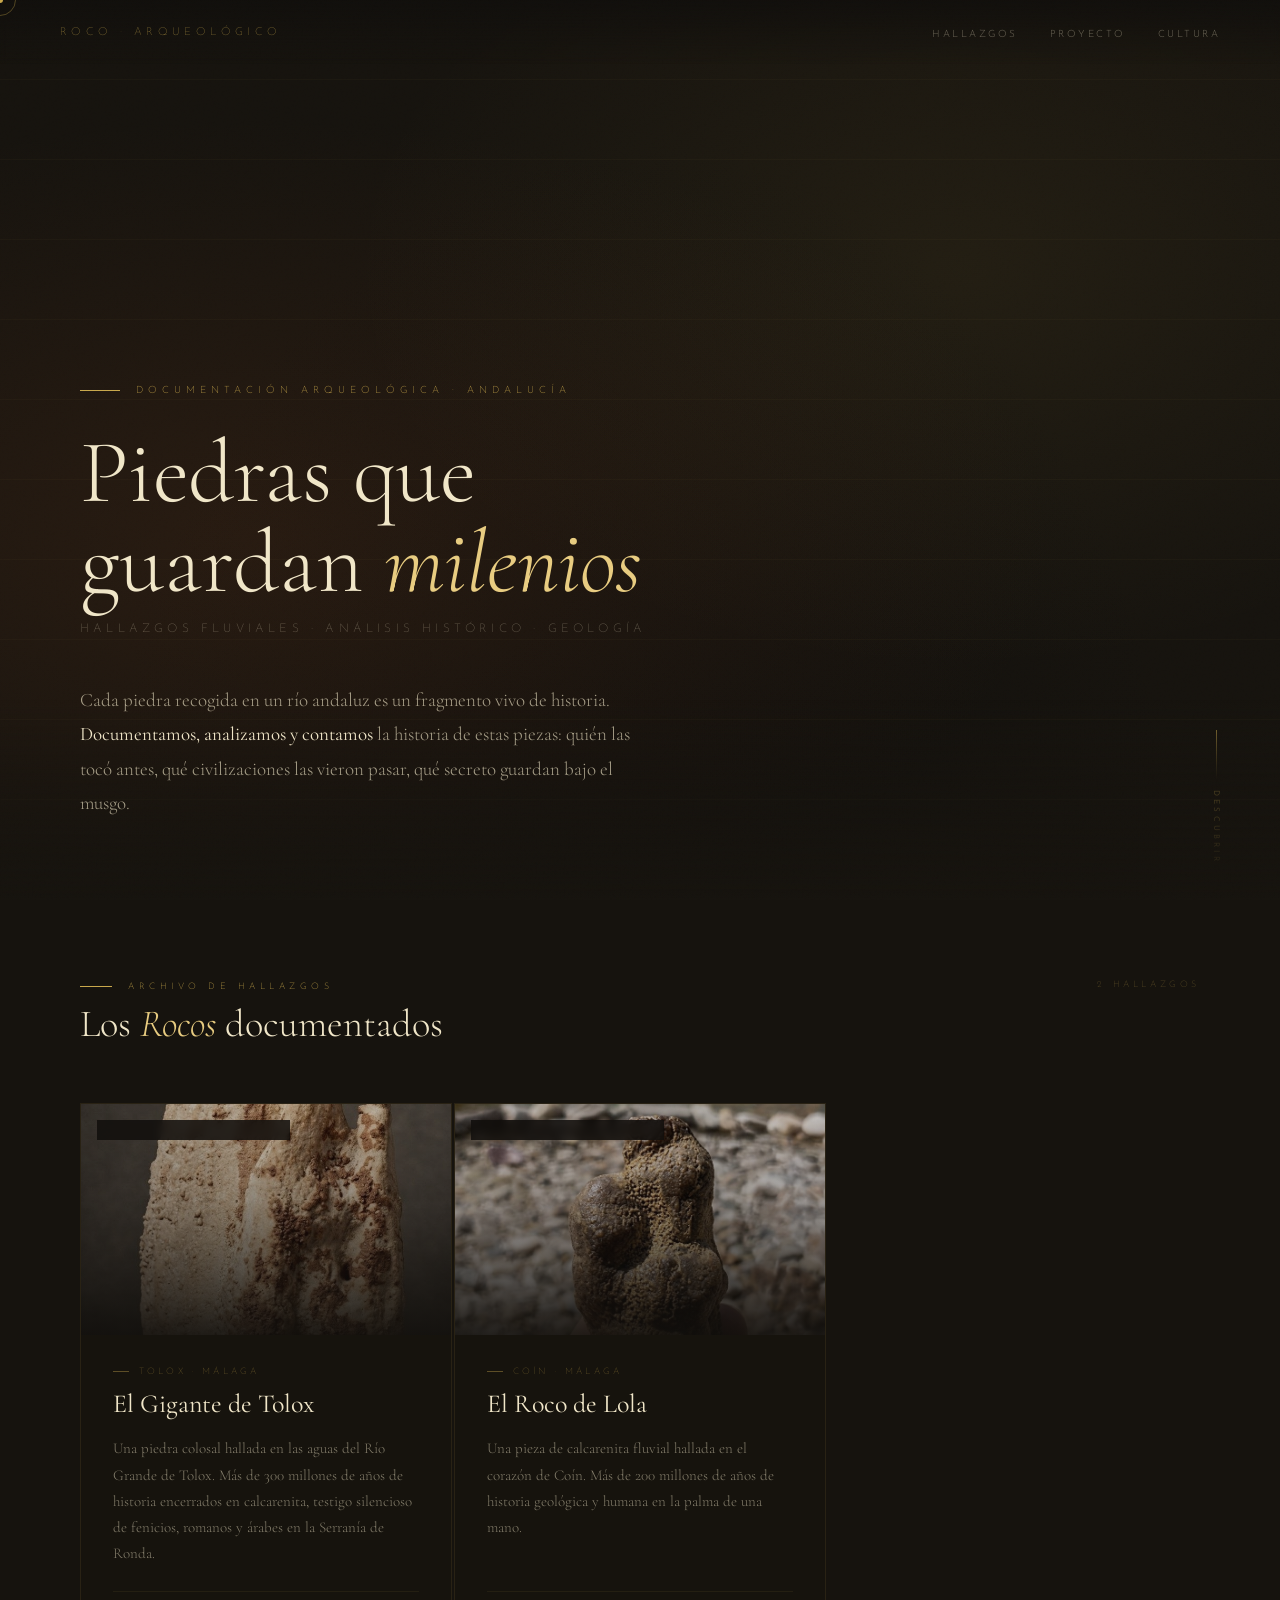
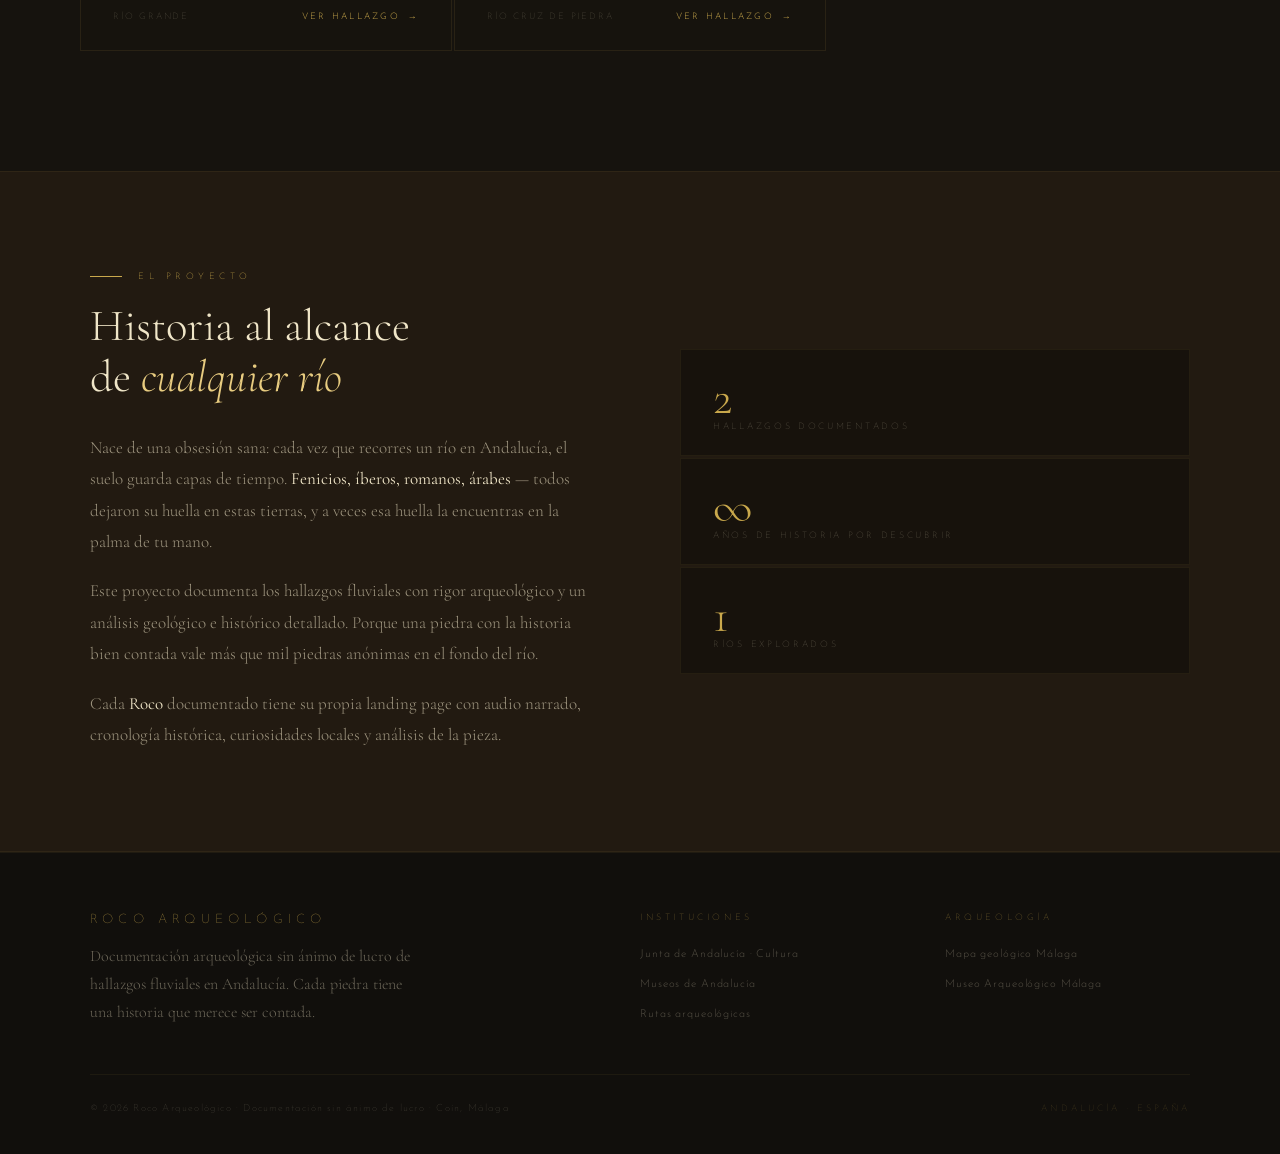
==== index.html @ 39d83bc3 "Initial commit for RocoLoco" ====
<!DOCTYPE html>
<html lang="es">
<head>
<meta charset="UTF-8">
<meta name="viewport" content="width=device-width, initial-scale=1.0">
<title>Roco Arqueológico · Hallazgos fluviales de Andalucía</title>
<meta name="description" content="Documentación arqueológica de piedras halladas en ríos andaluces. Análisis, historia y curiosidades de cada pieza encontrada en la naturaleza.">
<meta name="keywords" content="arqueología, hallazgos fluviales, piedras río, Andalucía, Málaga, historia local, geología, prehistoria, yacimientos arqueológicos">
<meta name="author" content="Roco Arqueológico · Coín, Málaga">
<meta property="og:title" content="Roco Arqueológico · Hallazgos fluviales de Andalucía">
<meta property="og:description" content="Documentación arqueológica de piedras halladas en ríos andaluces. Cada pieza tiene una historia de miles de años.">
<meta property="og:type" content="website">
<meta property="og:locale" content="es_ES">
<meta name="twitter:card" content="summary_large_image">
<meta name="twitter:title" content="Roco Arqueológico">
<meta name="twitter:description" content="Hallazgos arqueológicos fluviales de Andalucía documentados con rigor y pasión.">
<link rel="canonical" href="https://edgar-coin.github.io/roco-arqueologico/">
<link rel="preconnect" href="https://fonts.googleapis.com">
<link href="https://fonts.googleapis.com/css2?family=Cormorant+Garamond:ital,wght@0,300;0,400;0,600;0,700;1,300;1,400;1,600&family=Josefin+Sans:wght@100;200;300;400&display=swap" rel="stylesheet">

<script type="application/ld+json">
{
  "@context": "https://schema.org",
  "@type": "Blog",
  "name": "Roco Arqueológico",
  "description": "Documentación arqueológica de hallazgos fluviales en Andalucía",
  "inLanguage": "es",
  "publisher": {
    "@type": "Person",
    "name": "Edgar",
    "address": {
      "@type": "PostalAddress",
      "addressLocality": "Coín",
      "addressRegion": "Málaga",
      "addressCountry": "ES"
    }
  }
}
</script>

<style>
/* ════════════════════════════════════
   VARIABLES — PALETA LIGERAMENTE MÁS CLARA QUE LAS LANDING
════════════════════════════════════ */
:root {
  --gold:        #c9a84c;
  --gold-light:  #e8cc80;
  --gold-dim:    #7a5f28;
  --gold-pale:   #f5e6b8;
  --obsidian:    #110f0c;
  --charcoal:    #1a1610;
  --earth:       #221a11;
  --parchment:   #f0e6c8;
  --parchment-dim: rgba(240,230,200,.6);
  --stone-mid:   #8a7355;
  --bg-main:     #16130e;
  --serif: 'Cormorant Garamond', Georgia, serif;
  --sans:  'Josefin Sans', sans-serif;
}

*, *::before, *::after { margin:0; padding:0; box-sizing:border-box; }
html { scroll-behavior:smooth; }
body {
  background: var(--bg-main);
  color: var(--parchment);
  font-family: var(--serif);
  overflow-x: hidden;
  cursor: default;
}

/* Grain overlay */
body::after {
  content:''; position:fixed; inset:0; pointer-events:none; z-index:1000; mix-blend-mode:overlay;
  background-image: url("data:image/svg+xml,%3Csvg viewBox='0 0 512 512' xmlns='http://www.w3.org/2000/svg'%3E%3Cfilter id='n'%3E%3CfeTurbulence type='fractalNoise' baseFrequency='0.75' numOctaves='4' stitchTiles='stitch'/%3E%3C/filter%3E%3Crect width='100%25' height='100%25' filter='url(%23n)' opacity='0.03'/%3E%3C/svg%3E");
}

/* ── Cursor ── */
.cursor-dot  { width:6px; height:6px; background:var(--gold); border-radius:50%; position:fixed; pointer-events:none; z-index:9999; transform:translate(-50%,-50%); }
.cursor-ring { width:32px; height:32px; border:1px solid rgba(201,168,76,.35); border-radius:50%; position:fixed; pointer-events:none; z-index:9998; transform:translate(-50%,-50%); transition:all .12s ease-out; }

/* ── Nav ── */
nav {
  position:fixed; top:0; left:0; right:0; z-index:900;
  display:flex; align-items:center; justify-content:space-between;
  padding:22px 60px;
  background:linear-gradient(to bottom,rgba(17,15,12,.97),transparent);
  backdrop-filter:blur(3px);
}
.nav-brand {
  font-family:var(--sans); font-weight:100; font-size:11px;
  letter-spacing:.4em; text-transform:uppercase; color:var(--gold);
  text-decoration:none;
}
.nav-brand span { color:rgba(201,168,76,.45); }
.nav-right {
  display:flex; align-items:center; gap:36px;
}
.nav-links { display:flex; gap:32px; list-style:none; }
.nav-links a {
  font-family:var(--sans); font-size:10px; font-weight:300;
  letter-spacing:.25em; text-transform:uppercase;
  color:rgba(240,230,200,.4); text-decoration:none; transition:color .3s;
}
.nav-links a:hover { color:var(--gold); }

/* ── HERO BLOG ── */
.hero {
  min-height:100vh; display:flex; flex-direction:column;
  justify-content:flex-end; padding:0 80px 80px;
  position:relative; overflow:hidden;
}
.hero-bg {
  position:absolute; inset:0;
  background:
    radial-gradient(ellipse at 20% 60%, rgba(122,63,30,.18) 0%, transparent 55%),
    radial-gradient(ellipse at 75% 30%, rgba(201,168,76,.07) 0%, transparent 45%),
    radial-gradient(ellipse at 50% 100%, rgba(17,15,12,.9) 0%, transparent 60%);
}
/* Decorative horizontal lines */
.hero-lines {
  position:absolute; inset:0; pointer-events:none;
  background:repeating-linear-gradient(
    to bottom,
    transparent 0px,
    transparent 79px,
    rgba(201,168,76,.03) 79px,
    rgba(201,168,76,.03) 80px
  );
}
.hero-inner {
  position:relative; z-index:2; max-width:1100px;
}
.hero-eyebrow {
  font-family:var(--sans); font-size:10px; font-weight:200;
  letter-spacing:.5em; text-transform:uppercase; color:var(--gold);
  display:flex; align-items:center; gap:16px;
  margin-bottom:32px;
  opacity:0; animation:fadeUp 1s .2s forwards;
}
.hero-eyebrow::before { content:''; width:40px; height:1px; background:var(--gold); flex-shrink:0; }
.hero-title {
  font-family:var(--serif); font-weight:300;
  font-size:clamp(48px,7vw,110px); line-height:1.0;
  margin-bottom:16px;
  opacity:0; animation:fadeUp 1s .4s forwards;
}
.hero-title em { font-style:italic; color:var(--gold-light); }
.hero-subtitle {
  font-family:var(--sans); font-size:12px; font-weight:200;
  letter-spacing:.35em; text-transform:uppercase;
  color:rgba(240,230,200,.35); margin-bottom:48px;
  opacity:0; animation:fadeUp 1s .6s forwards;
}
.hero-desc {
  font-size:19px; font-weight:300; line-height:1.8;
  color:rgba(240,230,200,.65); max-width:560px;
  opacity:0; animation:fadeUp 1s .75s forwards;
}
.hero-desc strong { color:var(--parchment); font-weight:400; }

.hero-bottom {
  position:absolute; bottom:0; left:0; right:0; height:200px;
  background:linear-gradient(to top, var(--bg-main), transparent);
  pointer-events:none; z-index:1;
}
.scroll-hint {
  position:absolute; bottom:36px; right:60px;
  display:flex; flex-direction:column; align-items:center; gap:10px;
  opacity:0; animation:fadeUp 1s 1.2s forwards;
}
.scroll-line {
  width:1px; height:50px;
  background:linear-gradient(to bottom,rgba(201,168,76,.6),transparent);
  animation:scrollLine 2s ease-in-out infinite;
}
@keyframes scrollLine {
  0%{transform:scaleY(0);transform-origin:top}
  50%{transform:scaleY(1);transform-origin:top}
  51%{transform:scaleY(1);transform-origin:bottom}
  100%{transform:scaleY(0);transform-origin:bottom}
}
.scroll-text {
  font-family:var(--sans); font-size:8px; letter-spacing:.4em;
  text-transform:uppercase; color:rgba(201,168,76,.45);
  writing-mode:vertical-rl;
}

/* ── Separador ── */
.sep {
  display:flex; align-items:center; gap:24px;
  padding:0 80px; margin-bottom:0;
}
.sep-line { flex:1; height:1px; background:rgba(201,168,76,.1); }
.sep-label {
  font-family:var(--sans); font-size:9px; font-weight:200;
  letter-spacing:.5em; text-transform:uppercase; color:rgba(201,168,76,.35);
}

/* ════════════════════════════════════
   SECCIÓN POSTS
════════════════════════════════════ */
.posts-section { padding:80px 80px 120px; }
.posts-inner { max-width:1200px; margin:0 auto; }
.posts-header {
  display:flex; align-items:baseline; justify-content:space-between;
  margin-bottom:56px;
}
.posts-count {
  font-family:var(--sans); font-size:9px; font-weight:200;
  letter-spacing:.4em; text-transform:uppercase;
  color:rgba(201,168,76,.4);
}

/* Grid de posts */
.posts-grid {
  display:grid;
  grid-template-columns:repeat(auto-fill, minmax(340px, 1fr));
  gap:2px;
}

/* ── Post Card ── */
.post-card {
  position:relative; overflow:hidden;
  background:rgba(22,19,14,.7);
  border:1px solid rgba(201,168,76,.1);
  transition:border-color .4s, box-shadow .4s;
  text-decoration:none; color:inherit;
  display:flex; flex-direction:column;
  cursor:pointer;
}
.post-card:hover {
  border-color:rgba(201,168,76,.35);
  box-shadow:0 8px 48px rgba(0,0,0,.5), 0 0 30px rgba(201,168,76,.06);
}
.post-card::before {
  content:''; position:absolute; top:0; left:0; right:0; height:2px;
  background:linear-gradient(90deg,transparent,var(--gold),transparent);
  transform:scaleX(0); transition:transform .5s ease;
}
.post-card:hover::before { transform:scaleX(1); }

/* Imagen */
.card-img-wrap {
  position:relative; width:100%; aspect-ratio:16/10; overflow:hidden;
  background:rgba(17,15,12,.8);
}
.card-img {
  width:100%; height:100%; object-fit:cover;
  transition:transform .7s ease, filter .5s ease;
  filter:brightness(.8) saturate(.7);
}
.post-card:hover .card-img {
  transform:scale(1.04);
  filter:brightness(.9) saturate(.85);
}
.card-img-overlay {
  position:absolute; inset:0;
  background:linear-gradient(to top, rgba(17,15,12,.9) 0%, rgba(17,15,12,.2) 60%, transparent 100%);
}
.card-img-placeholder {
  width:100%; height:100%;
  display:flex; align-items:center; justify-content:center;
  background:linear-gradient(135deg, rgba(30,23,16,.9), rgba(17,15,12,.95));
}
.card-img-placeholder svg { opacity:.15; }

/* Etiqueta de categoría en imagen */
.card-tag {
  position:absolute; top:16px; left:16px;
  font-family:var(--sans); font-size:8px; font-weight:200;
  letter-spacing:.4em; text-transform:uppercase;
  color:var(--gold); background:rgba(17,15,12,.85);
  border:1px solid rgba(201,168,76,.25);
  padding:5px 12px;
  backdrop-filter:blur(4px);
}

/* Contenido de la card */
.card-body { padding:32px 32px 28px; flex:1; display:flex; flex-direction:column; }
.card-location {
  font-family:var(--sans); font-size:9px; font-weight:200;
  letter-spacing:.35em; text-transform:uppercase;
  color:rgba(201,168,76,.45); margin-bottom:12px;
  display:flex; align-items:center; gap:10px;
}
.card-location::before { content:''; width:16px; height:1px; background:rgba(201,168,76,.4); }
.card-title {
  font-family:var(--serif); font-weight:400; font-size:26px; line-height:1.2;
  color:var(--parchment); margin-bottom:16px;
  transition:color .3s;
}
.post-card:hover .card-title { color:var(--gold-light); }
.card-excerpt {
  font-size:15px; font-weight:300; line-height:1.75;
  color:rgba(240,230,200,.5); flex:1; margin-bottom:24px;
}
.card-footer {
  display:flex; align-items:center; justify-content:space-between;
  border-top:1px solid rgba(201,168,76,.08); padding-top:20px;
}
.card-river {
  font-family:var(--sans); font-size:9px; font-weight:200;
  letter-spacing:.2em; text-transform:uppercase;
  color:rgba(240,230,200,.25);
}
.card-cta {
  font-family:var(--sans); font-size:9px; font-weight:300;
  letter-spacing:.25em; text-transform:uppercase;
  color:var(--gold); display:flex; align-items:center; gap:8px;
  transition:gap .3s;
}
.post-card:hover .card-cta { gap:14px; }
.card-cta::after { content:'→'; }

/* Post vacío / placeholder "Próximamente" */
.card-soon {
  border-style:dashed; border-color:rgba(201,168,76,.07);
  opacity:.45; pointer-events:none;
}
.card-soon .card-title { color:rgba(240,230,200,.3); }

/* ── Estado vacío ── */
.empty-state {
  grid-column:1/-1; text-align:center;
  padding:100px 40px;
  border:1px dashed rgba(201,168,76,.1);
}
.empty-icon { font-size:48px; opacity:.2; margin-bottom:24px; }
.empty-title {
  font-family:var(--serif); font-size:32px; font-weight:300;
  color:rgba(240,230,200,.4); margin-bottom:12px;
}
.empty-sub {
  font-family:var(--sans); font-size:10px; font-weight:200;
  letter-spacing:.3em; text-transform:uppercase;
  color:rgba(201,168,76,.25);
}

/* ── Loading skeleton ── */
.card-skeleton { animation:shimmer 1.8s ease-in-out infinite; }
@keyframes shimmer {
  0%,100% { opacity:.4; }
  50%      { opacity:.8; }
}

/* ════════════════════════════════════
   SECCIÓN SOBRE EL PROYECTO
════════════════════════════════════ */
.about-section {
  padding:100px 80px;
  background:var(--earth);
  border-top:1px solid rgba(201,168,76,.08);
  border-bottom:1px solid rgba(201,168,76,.08);
}
.about-inner { max-width:1100px; margin:0 auto; display:grid; grid-template-columns:1fr 1fr; gap:80px; align-items:center; }
.about-label {
  font-family:var(--sans); font-size:9px; font-weight:200;
  letter-spacing:.5em; text-transform:uppercase; color:var(--gold);
  display:flex; align-items:center; gap:16px; margin-bottom:20px;
}
.about-label::before { content:''; width:32px; height:1px; background:var(--gold); }
.about-heading {
  font-family:var(--serif); font-weight:300;
  font-size:clamp(32px,3.5vw,52px); line-height:1.15; margin-bottom:28px;
}
.about-heading em { font-style:italic; color:var(--gold-light); }
.about-body {
  font-size:17px; font-weight:300; line-height:1.85;
  color:rgba(240,230,200,.6);
}
.about-body p + p { margin-top:18px; }
.about-body strong { color:var(--parchment); font-weight:400; }

.about-stats { display:flex; flex-direction:column; gap:2px; }
.stat-row {
  display:flex; align-items:baseline; justify-content:space-between;
  padding:24px 32px;
  background:rgba(13,11,8,.5);
  border:1px solid rgba(201,168,76,.08);
  transition:border-color .3s, background .3s;
}
.stat-row:hover {
  border-color:rgba(201,168,76,.2);
  background:rgba(13,11,8,.8);
}
.stat-num {
  font-family:var(--serif); font-size:48px; font-weight:300;
  color:var(--gold); line-height:1;
}
.stat-label {
  font-family:var(--sans); font-size:9px; font-weight:200;
  letter-spacing:.3em; text-transform:uppercase;
  color:rgba(240,230,200,.3);
}

/* ════════════════════════════════════
   FOOTER
════════════════════════════════════ */
footer {
  padding:60px 80px 40px;
  background:var(--obsidian);
  border-top:1px solid rgba(201,168,76,.08);
}
.footer-inner { max-width:1100px; margin:0 auto; }
.footer-top {
  display:grid; grid-template-columns:2fr 1fr 1fr;
  gap:60px; margin-bottom:48px;
}
.footer-brand {
  font-family:var(--sans); font-weight:100; font-size:13px;
  letter-spacing:.4em; text-transform:uppercase; color:var(--gold);
  margin-bottom:16px;
}
.footer-tagline {
  font-size:16px; font-weight:300; line-height:1.75;
  color:rgba(240,230,200,.4); max-width:320px;
}
.footer-col-title {
  font-family:var(--sans); font-size:9px; font-weight:200;
  letter-spacing:.4em; text-transform:uppercase;
  color:rgba(201,168,76,.5); margin-bottom:20px;
}
.footer-links { list-style:none; display:flex; flex-direction:column; gap:10px; }
.footer-links a {
  font-family:var(--sans); font-size:11px; font-weight:300;
  letter-spacing:.08em; color:rgba(240,230,200,.3);
  text-decoration:none; transition:color .3s;
}
.footer-links a:hover { color:var(--gold); }
.footer-bottom {
  display:flex; align-items:center; justify-content:space-between;
  border-top:1px solid rgba(201,168,76,.07); padding-top:28px;
}
.footer-copy {
  font-family:var(--sans); font-size:10px; font-weight:200;
  letter-spacing:.12em; color:rgba(240,230,200,.2);
}
.footer-badge {
  font-family:var(--sans); font-size:9px; font-weight:200;
  letter-spacing:.35em; text-transform:uppercase;
  color:rgba(201,168,76,.25);
}

/* ── Reveal ── */
.reveal { opacity:0; transform:translateY(28px); transition:opacity .9s ease, transform .9s ease; }
.reveal.visible { opacity:1; transform:translateY(0); }
.reveal-delay-1 { transition-delay:.12s; }
.reveal-delay-2 { transition-delay:.24s; }

@keyframes fadeUp { from{opacity:0;transform:translateY(20px)} to{opacity:1;transform:translateY(0)} }

/* ── Loading spinner ── */
.spinner-wrap {
  grid-column:1/-1; text-align:center; padding:80px 40px;
  display:flex; flex-direction:column; align-items:center; gap:20px;
}
.spinner {
  width:40px; height:40px; border-radius:50%;
  border:2px solid rgba(201,168,76,.1);
  border-top-color:var(--gold);
  animation:spin .8s linear infinite;
}
@keyframes spin { to{transform:rotate(360deg)} }
.spinner-text {
  font-family:var(--sans); font-size:9px; font-weight:200;
  letter-spacing:.4em; text-transform:uppercase;
  color:rgba(201,168,76,.3);
}

/* ── Responsive ── */
@media(max-width:900px){
  nav { padding:18px 28px; }
  .hero { padding:0 28px 60px; min-height:90vh; }
  .posts-section { padding:60px 28px 80px; }
  .posts-grid { grid-template-columns:1fr; }
  .about-section { padding:70px 28px; }
  .about-inner { grid-template-columns:1fr; gap:48px; }
  footer { padding:50px 28px 32px; }
  .footer-top { grid-template-columns:1fr; gap:36px; }
}
</style>
</head>
<body>

<!-- Cursor -->
<div class="cursor-dot" id="dot"></div>
<div class="cursor-ring" id="ring"></div>

<!-- NAV -->
<nav>
  <a href="#" class="nav-brand">Roco <span>·</span> Arqueológico</a>
  <div class="nav-right">
    <ul class="nav-links">
      <li><a href="#posts">Hallazgos</a></li>
      <li><a href="#proyecto">Proyecto</a></li>
      <li><a href="https://www.juntadeandalucia.es/organismos/culturaypatrimoniohistorico.html" target="_blank" rel="noopener">Cultura</a></li>
    </ul>
  </div>
</nav>

<!-- HERO -->
<section class="hero" aria-label="Cabecera principal">
  <div class="hero-bg"></div>
  <div class="hero-lines"></div>
  <div class="hero-inner">
    <div class="hero-eyebrow">Documentación arqueológica · Andalucía</div>
    <h1 class="hero-title">Piedras que<br>guardan <em>milenios</em></h1>
    <div class="hero-subtitle">Hallazgos fluviales · Análisis histórico · Geología</div>
    <p class="hero-desc">
      Cada piedra recogida en un río andaluz es un fragmento vivo de historia.
      <strong>Documentamos, analizamos y contamos</strong> la historia de estas piezas:
      quién las tocó antes, qué civilizaciones las vieron pasar, qué secreto guardan bajo el musgo.
    </p>
  </div>
  <div class="hero-bottom"></div>
  <div class="scroll-hint">
    <div class="scroll-line"></div>
    <div class="scroll-text">Descubrir</div>
  </div>
</section>

<!-- POSTS SECTION -->
<section class="posts-section" id="posts" aria-label="Hallazgos documentados">
  <div class="posts-inner">
    <header class="posts-header reveal">
      <div>
        <div style="font-family:var(--sans);font-size:9px;font-weight:200;letter-spacing:.5em;text-transform:uppercase;color:var(--gold);display:flex;align-items:center;gap:16px;margin-bottom:10px;">
          <span style="width:32px;height:1px;background:var(--gold);display:inline-block;flex-shrink:0;"></span>
          Archivo de hallazgos
        </div>
        <h2 style="font-family:var(--serif);font-weight:300;font-size:clamp(28px,3vw,44px);">
          Los <em style="font-style:italic;color:var(--gold-light);">Rocos</em> documentados
        </h2>
      </div>
      <div class="posts-count" id="postsCount">Cargando…</div>
    </header>

    <div class="posts-grid" id="postsGrid">
      <!-- Spinner inicial -->
      <div class="spinner-wrap">
        <div class="spinner"></div>
        <div class="spinner-text">Cargando hallazgos</div>
      </div>
    </div>
  </div>
</section>

<!-- SOBRE EL PROYECTO -->
<section class="about-section" id="proyecto" aria-label="Sobre el proyecto">
  <div class="about-inner">
    <div class="reveal">
      <div class="about-label">El proyecto</div>
      <h2 class="about-heading">Historia al alcance<br>de <em>cualquier río</em></h2>
      <div class="about-body">
        <p>
          Nace de una obsesión sana: cada vez que recorres un río en Andalucía, el suelo guarda
          capas de tiempo. <strong>Fenicios, íberos, romanos, árabes</strong> — todos dejaron
          su huella en estas tierras, y a veces esa huella la encuentras en la palma de tu mano.
        </p>
        <p>
          Este proyecto documenta los hallazgos fluviales con rigor arqueológico y un análisis
          geológico e histórico detallado. Porque una piedra con la historia bien contada
          vale más que mil piedras anónimas en el fondo del río.
        </p>
        <p>
          Cada <strong>Roco</strong> documentado tiene su propia landing page con audio narrado,
          cronología histórica, curiosidades locales y análisis de la pieza.
        </p>
      </div>
    </div>
    <div class="about-stats reveal reveal-delay-1">
      <div class="stat-row">
        <div>
          <div class="stat-num" id="statPosts">1</div>
          <div class="stat-label">Hallazgos documentados</div>
        </div>
      </div>
      <div class="stat-row">
        <div>
          <div class="stat-num">∞</div>
          <div class="stat-label">Años de historia por descubrir</div>
        </div>
      </div>
      <div class="stat-row">
        <div>
          <div class="stat-num">1</div>
          <div class="stat-label">Ríos explorados</div>
        </div>
      </div>
    </div>
  </div>
</section>

<!-- FOOTER -->
<footer>
  <div class="footer-inner">
    <div class="footer-top">
      <div>
        <div class="footer-brand">Roco Arqueológico</div>
        <p class="footer-tagline">
          Documentación arqueológica sin ánimo de lucro de hallazgos fluviales
          en Andalucía. Cada piedra tiene una historia que merece ser contada.
        </p>
      </div>
      <div>
        <div class="footer-col-title">Instituciones</div>
        <ul class="footer-links">
          <li><a href="https://www.juntadeandalucia.es/organismos/culturaypatrimoniohistorico.html" target="_blank" rel="noopener">Junta de Andalucía · Cultura</a></li>
          <li><a href="https://www.museosdeandalucia.es" target="_blank" rel="noopener">Museos de Andalucía</a></li>
          <li><a href="https://rutasarqueologicas.malaga.eu" target="_blank" rel="noopener">Rutas arqueológicas</a></li>
        </ul>
      </div>
      <div>
        <div class="footer-col-title">Arqueología</div>
        <ul class="footer-links">
          <li><a href="https://www.sierrabermeja.es/2020/03/10/mapa-de-lugares-de-interes-geologico-de-la-provincia-de-malaga/" target="_blank" rel="noopener">Mapa geológico Málaga</a></li>
          <li><a href="https://www.museoarqueologicomalaga.com" target="_blank" rel="noopener">Museo Arqueológico Málaga</a></li>
        </ul>
      </div>
    </div>
    <div class="footer-bottom">
      <div class="footer-copy">© 2026 Roco Arqueológico · Documentación sin ánimo de lucro · Coín, Málaga</div>
      <div class="footer-badge">Andalucía · España</div>
    </div>
  </div>
</footer>

<script>
/* ─── Cursor ─── */
const dot=document.getElementById('dot'),ring=document.getElementById('ring');
let mx=0,my=0,rx=0,ry=0;
document.addEventListener('mousemove',e=>{mx=e.clientX;my=e.clientY;});
(function animC(){dot.style.left=mx+'px';dot.style.top=my+'px';rx+=(mx-rx)*.12;ry+=(my-ry)*.12;ring.style.left=rx+'px';ring.style.top=ry+'px';requestAnimationFrame(animC);})();

/* ─── Scroll reveal ─── */
const io=new IntersectionObserver(e=>e.forEach(x=>{if(x.isIntersecting)x.target.classList.add('visible');}),{threshold:.1});
document.querySelectorAll('.reveal').forEach(el=>io.observe(el));

/* ════════════════════════════════════
   BASE DE DATOS DE POSTS
   Para añadir un nuevo post, añade un objeto a este array.
   El campo "file" es el nombre del HTML que has subido a GitHub.
   El sistema extrae título, descripción e imagen del HTML automáticamente
   si los campos meta están presentes, o usa los valores que pongas aquí directamente.
════════════════════════════════════ */
const POSTS = [
  {
    file: "tolox/index.html",
    title: "El Gigante de Tolox",
    location: "Tolox · Málaga",
    river: "Río Grande",
    excerpt: "Una piedra colosal hallada en las aguas del Río Grande de Tolox. Más de 300 millones de años de historia encerrados en calcarenita, testigo silencioso de fenicios, romanos y árabes en la Serranía de Ronda.",
    tag: "Calcarenita · Fluvial",
    image: "assets/gigante-tolox.jpg"
  },
  {
    file: "roco-lola/index.html",
    title: "El Roco de Lola",
    location: "Coín · Málaga",
    river: "Río Cruz de Piedra",
    excerpt: "Una pieza de calcarenita fluvial hallada en el corazón de Coín. Más de 200 millones de años de historia geológica y humana en la palma de una mano.",
    tag: "Calcarenita · Fluvial",
    image: "assets/roco_imagen.jpg"
  }
];

/* ─── Renderizar posts ─── */
function renderPosts(){
  const grid=document.getElementById('postsGrid');
  const count=document.getElementById('postsCount');
  const statPosts=document.getElementById('statPosts');

  if(!POSTS.length){
    grid.innerHTML=`<div class="empty-state">
      <div class="empty-icon">🪨</div>
      <div class="empty-title">Aún sin hallazgos</div>
      <div class="empty-sub">El primer roco está en camino</div>
    </div>`;
    count.textContent='0 hallazgos';
    return;
  }

  count.textContent = POSTS.length + (POSTS.length===1?' hallazgo':' hallazgos');
  if(statPosts) statPosts.textContent=POSTS.length;

  grid.innerHTML = POSTS.map((post,i)=>`
    <a href="${post.file}" class="post-card reveal" style="transition-delay:${i*.08}s" aria-label="Ver hallazgo: ${post.title}">
      <div class="card-img-wrap">
        ${post.image
          ? `<img class="card-img" src="${post.image}" alt="${post.title}" loading="lazy">`
          : `<div class="card-img-placeholder">
              <svg width="80" height="100" viewBox="0 0 80 100" fill="none">
                <path d="M40 5 L70 30 L65 70 L40 90 L15 70 L10 30 Z" fill="none" stroke="rgba(201,168,76,.4)" stroke-width="1.5"/>
                <path d="M40 15 L58 33 L54 62 L40 78 L26 62 L22 33 Z" fill="rgba(201,168,76,.06)" stroke="rgba(201,168,76,.2)" stroke-width="1"/>
                <circle cx="40" cy="46" r="6" fill="rgba(201,168,76,.12)" stroke="rgba(201,168,76,.3)" stroke-width="1"/>
              </svg>
            </div>`
        }
        <div class="card-img-overlay"></div>
        <div class="card-tag">${post.tag||'Hallazgo fluvial'}</div>
      </div>
      <div class="card-body">
        <div class="card-location">${post.location||''}</div>
        <h3 class="card-title">${post.title}</h3>
        <p class="card-excerpt">${post.excerpt||''}</p>
        <div class="card-footer">
          <div class="card-river">${post.river||''}</div>
          <div class="card-cta">Ver hallazgo</div>
        </div>
      </div>
    </a>
  `).join('');

  // Re-observar nuevos elementos reveal
  document.querySelectorAll('.reveal:not(.visible)').forEach(el=>io.observe(el));
}

// Ejecutar al cargar
renderPosts();
</script>
</body>
</html>
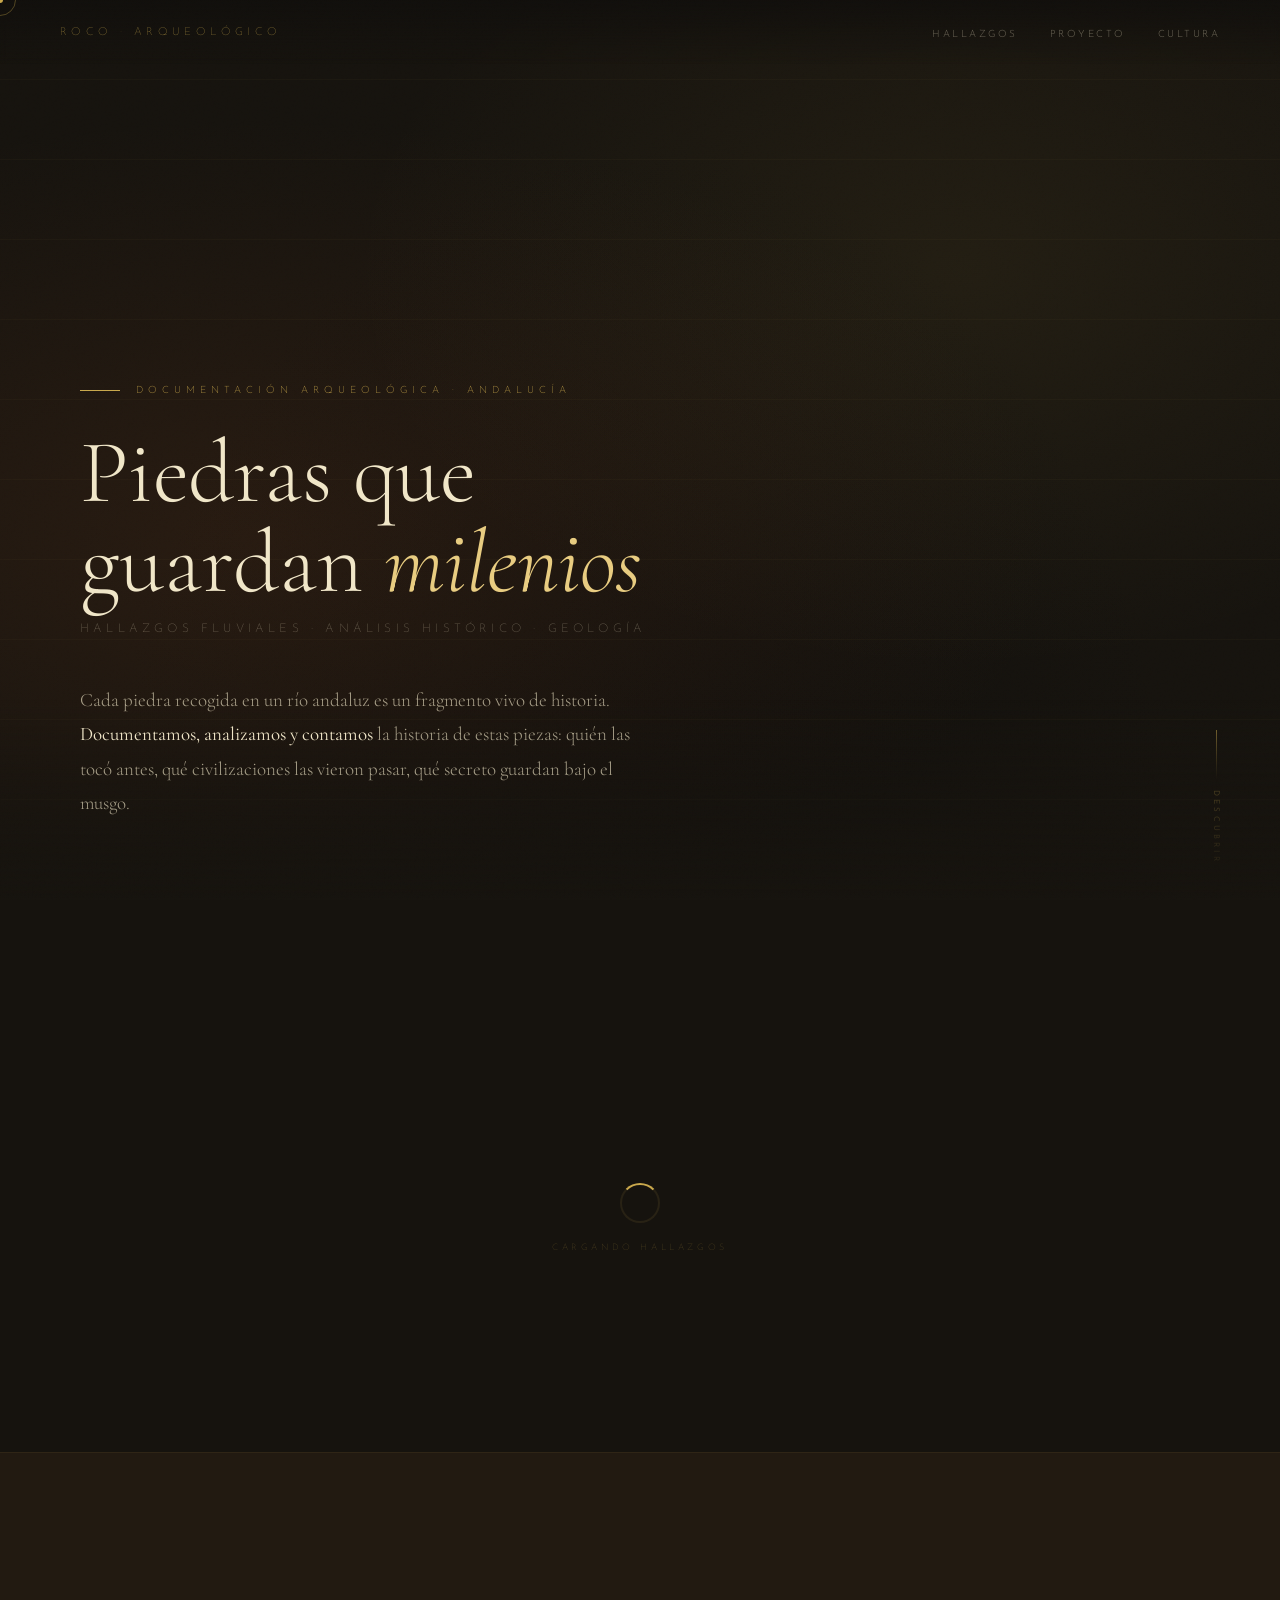
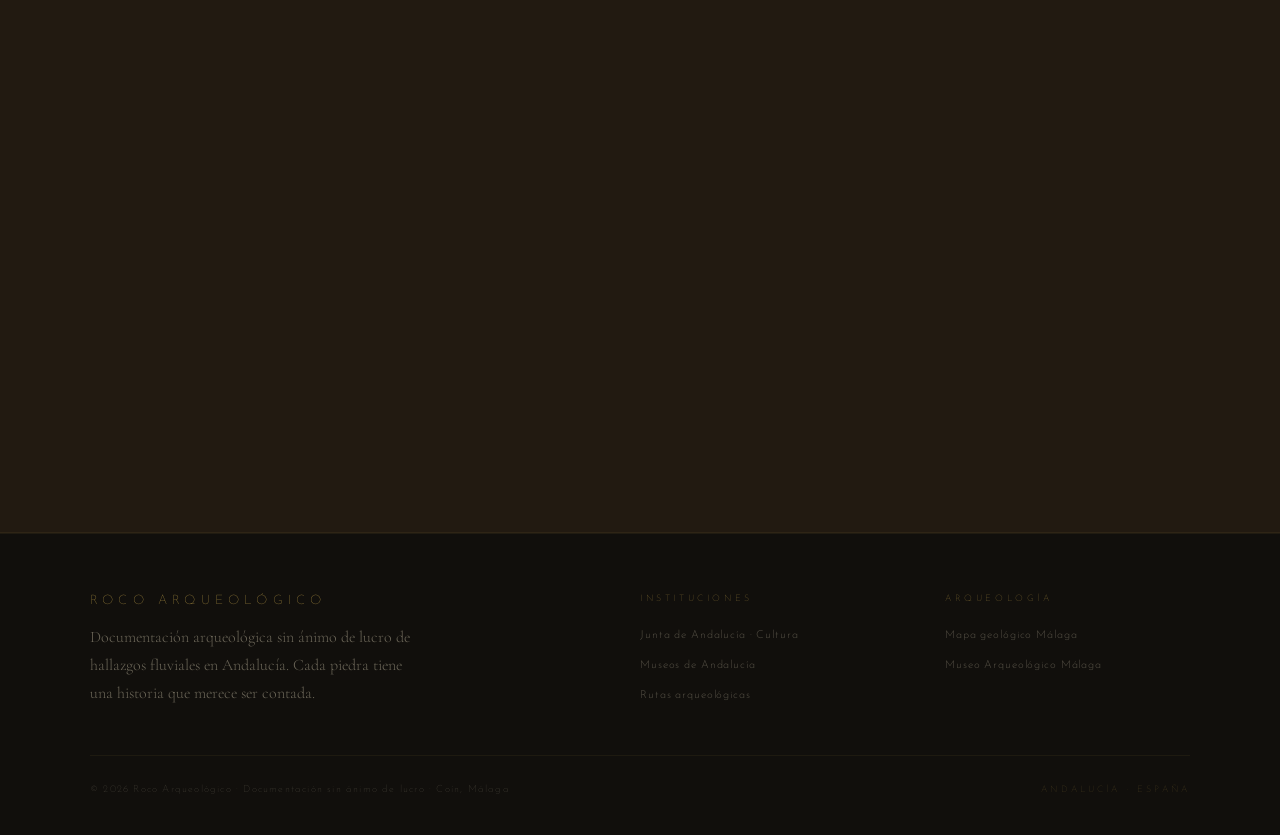
==== commit 94df5ce2: "Add La Reina Púrpura to blog index" ====
--- a/index.html
+++ b/index.html
@@ -662,6 +662,16 @@
     tag: "Calcarenita · Fluvial",
     image: "assets/roco_imagen.jpg"
   }
+  },
+  {
+    file: "la-reina-purpura/index.html",
+    title: "La Reina Púrpura",
+    location: "Cheguaga · Marruecos",
+    river: "Yacimiento volcánico",
+    excerpt: "Geoda de amatista par hallada en Cheguaga, Marruecos. 65 millones de años de historia cristalizada en violeta.",
+    tag: "Geoda · Amatista",
+    image: "assets/reina_purpura.jpg"
+  }
 ];
 
 /* ─── Renderizar posts ─── */
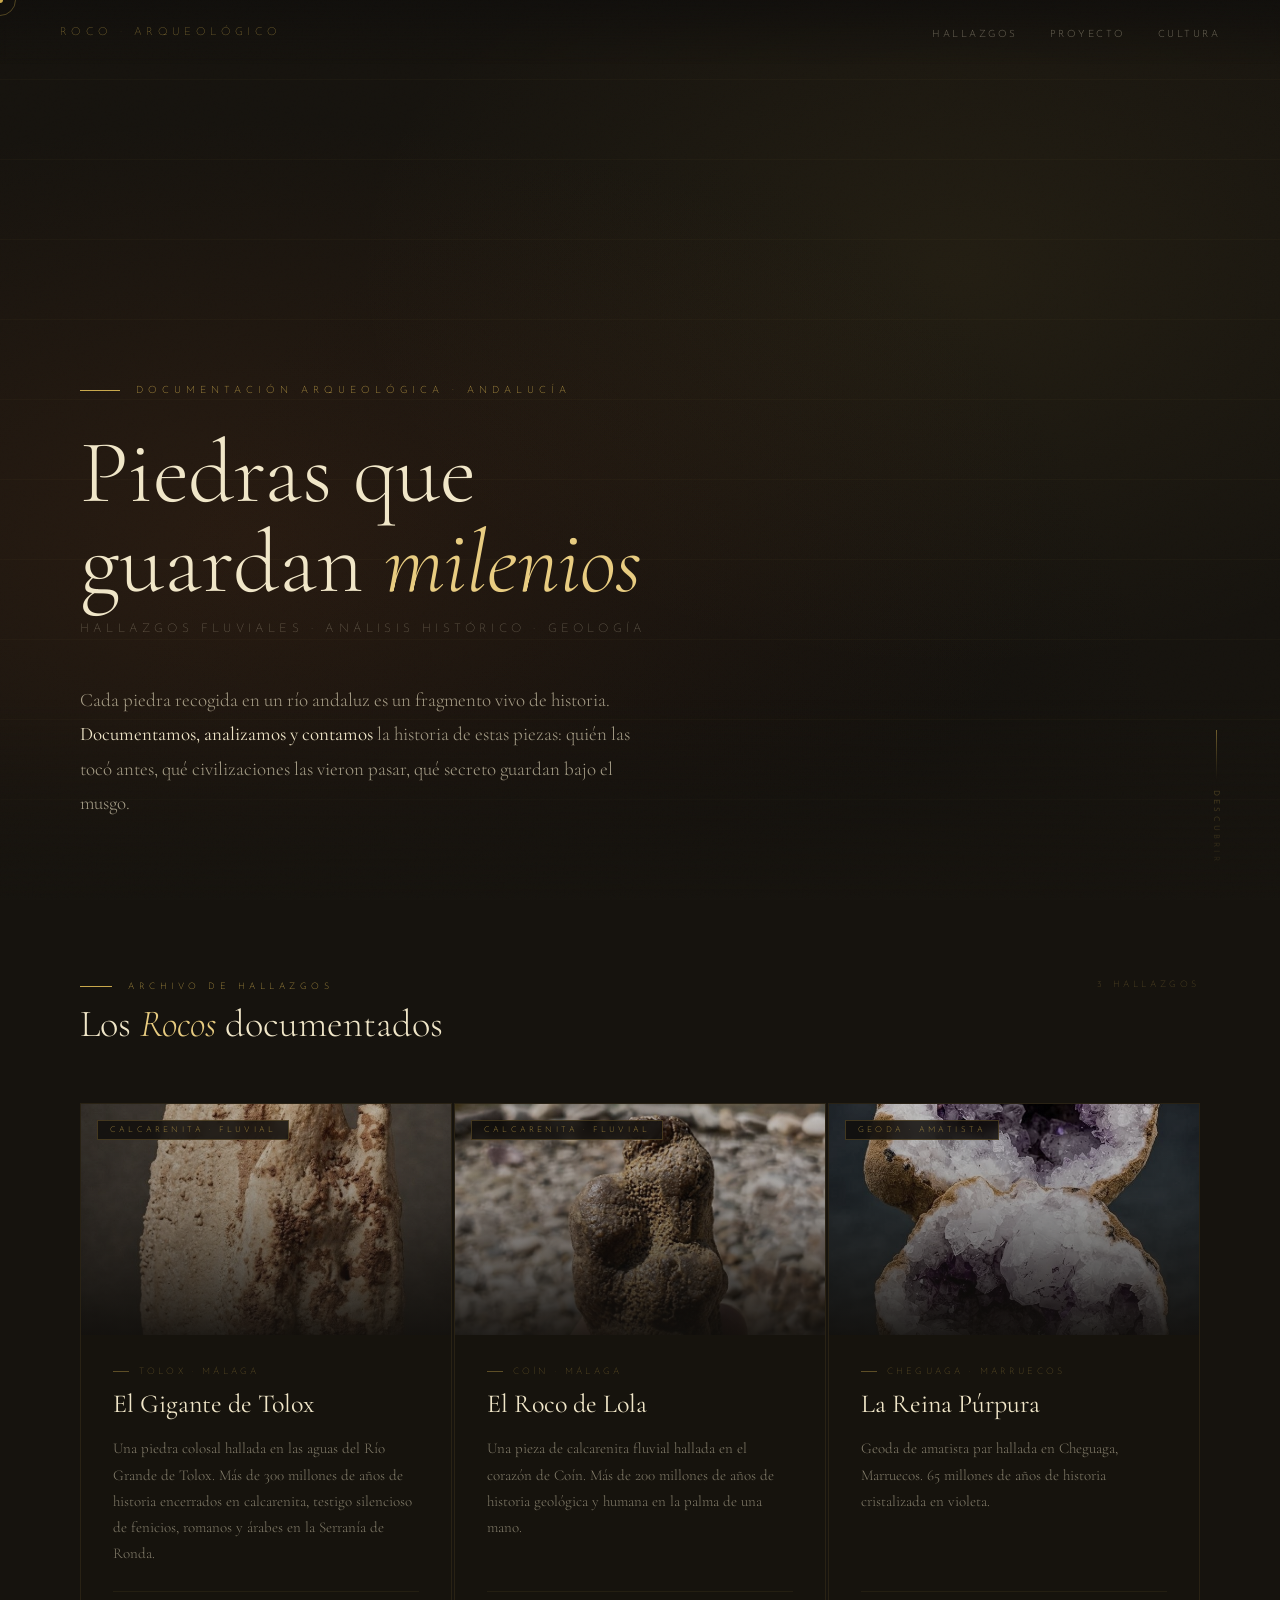
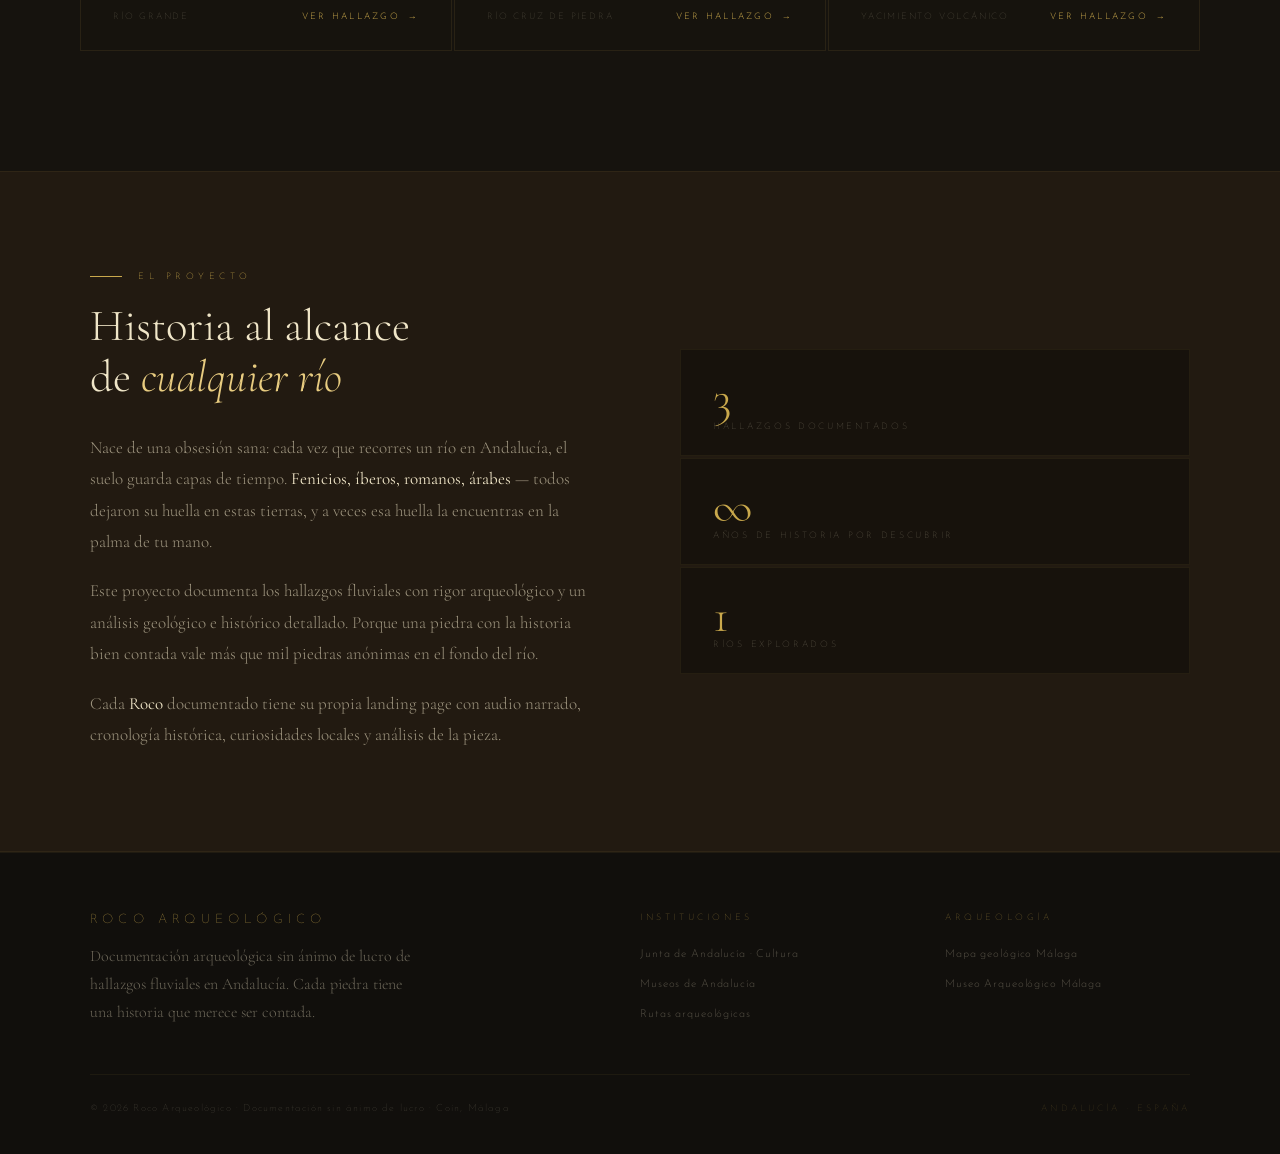
==== commit 09b47d38: "Fix syntax error in POSTS array" ====
--- a/index.html
+++ b/index.html
@@ -661,7 +661,6 @@
     excerpt: "Una pieza de calcarenita fluvial hallada en el corazón de Coín. Más de 200 millones de años de historia geológica y humana en la palma de una mano.",
     tag: "Calcarenita · Fluvial",
     image: "assets/roco_imagen.jpg"
-  }
   },
   {
     file: "la-reina-purpura/index.html",
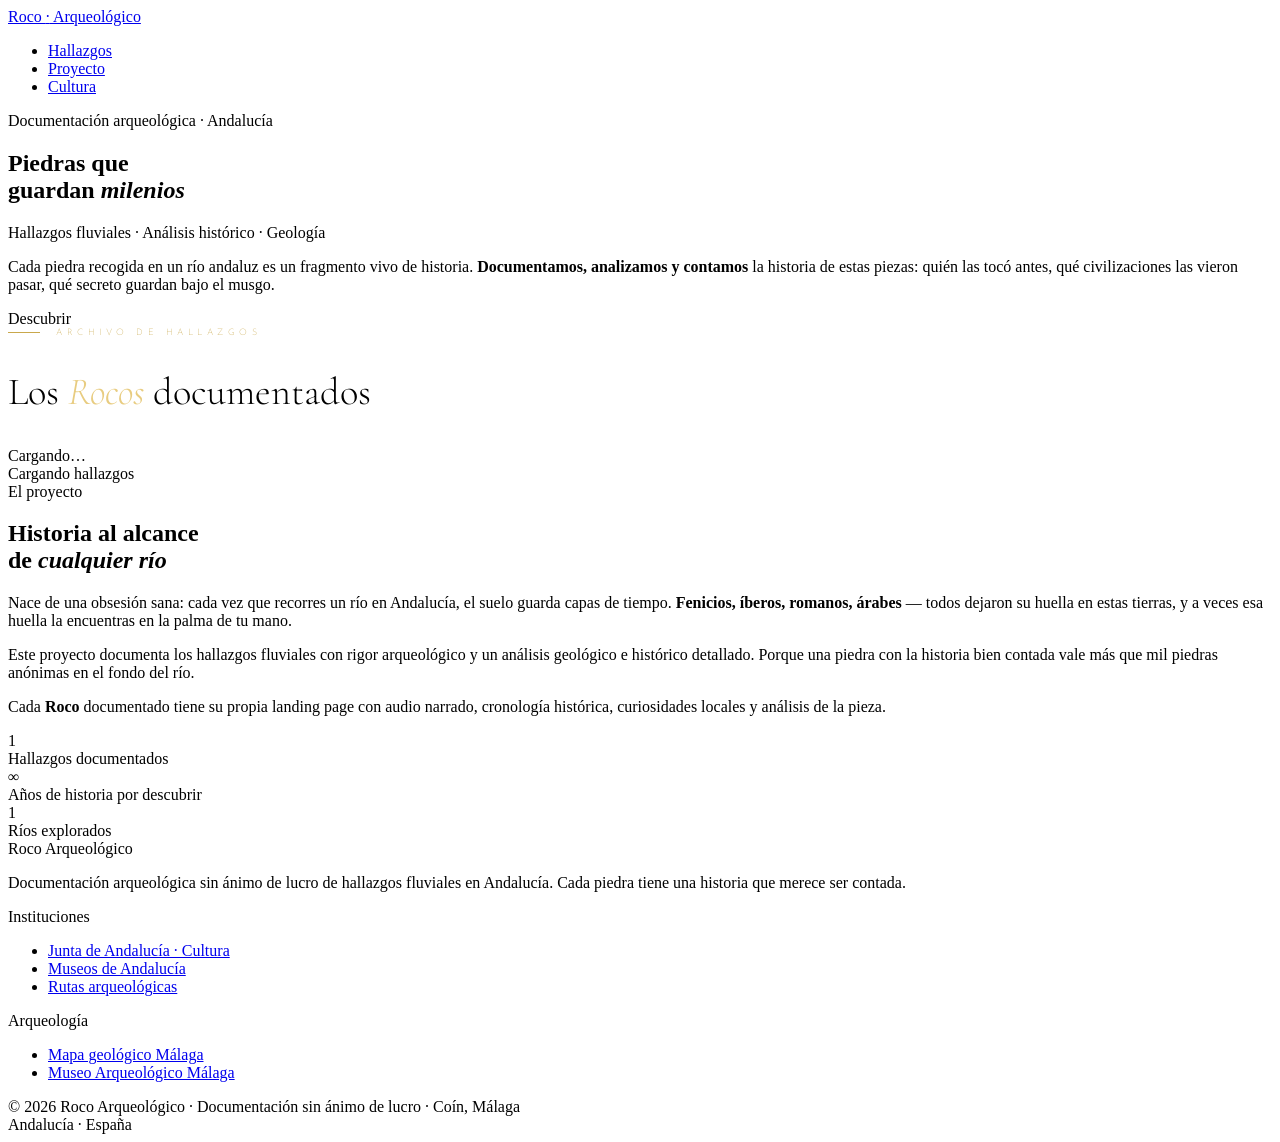
==== commit 561fc813: "Add La Rosa de Tunez" ====
--- a/index.html
+++ b/index.html
@@ -33,9 +33,9 @@
       "addressLocality": "Coín",
       "addressRegion": "Málaga",
       "addressCountry": "ES"
-    }
-  }
-}
+    },
+  },
+},
 </script>
 
 <style>
@@ -56,27 +56,27 @@
   --bg-main:     #16130e;
   --serif: 'Cormorant Garamond', Georgia, serif;
   --sans:  'Josefin Sans', sans-serif;
-}
-
-*, *::before, *::after { margin:0; padding:0; box-sizing:border-box; }
-html { scroll-behavior:smooth; }
+},
+
+*, *::before, *::after { margin:0; padding:0; box-sizing:border-box; },
+html { scroll-behavior:smooth; },
 body {
   background: var(--bg-main);
   color: var(--parchment);
   font-family: var(--serif);
   overflow-x: hidden;
   cursor: default;
-}
+},
 
 /* Grain overlay */
 body::after {
   content:''; position:fixed; inset:0; pointer-events:none; z-index:1000; mix-blend-mode:overlay;
   background-image: url("data:image/svg+xml,%3Csvg viewBox='0 0 512 512' xmlns='http://www.w3.org/2000/svg'%3E%3Cfilter id='n'%3E%3CfeTurbulence type='fractalNoise' baseFrequency='0.75' numOctaves='4' stitchTiles='stitch'/%3E%3C/filter%3E%3Crect width='100%25' height='100%25' filter='url(%23n)' opacity='0.03'/%3E%3C/svg%3E");
-}
+},
 
 /* ── Cursor ── */
-.cursor-dot  { width:6px; height:6px; background:var(--gold); border-radius:50%; position:fixed; pointer-events:none; z-index:9999; transform:translate(-50%,-50%); }
-.cursor-ring { width:32px; height:32px; border:1px solid rgba(201,168,76,.35); border-radius:50%; position:fixed; pointer-events:none; z-index:9998; transform:translate(-50%,-50%); transition:all .12s ease-out; }
+.cursor-dot  { width:6px; height:6px; background:var(--gold); border-radius:50%; position:fixed; pointer-events:none; z-index:9999; transform:translate(-50%,-50%); },
+.cursor-ring { width:32px; height:32px; border:1px solid rgba(201,168,76,.35); border-radius:50%; position:fixed; pointer-events:none; z-index:9998; transform:translate(-50%,-50%); transition:all .12s ease-out; },
 
 /* ── Nav ── */
 nav {
@@ -85,37 +85,37 @@
   padding:22px 60px;
   background:linear-gradient(to bottom,rgba(17,15,12,.97),transparent);
   backdrop-filter:blur(3px);
-}
+},
 .nav-brand {
   font-family:var(--sans); font-weight:100; font-size:11px;
   letter-spacing:.4em; text-transform:uppercase; color:var(--gold);
   text-decoration:none;
-}
-.nav-brand span { color:rgba(201,168,76,.45); }
+},
+.nav-brand span { color:rgba(201,168,76,.45); },
 .nav-right {
   display:flex; align-items:center; gap:36px;
-}
-.nav-links { display:flex; gap:32px; list-style:none; }
+},
+.nav-links { display:flex; gap:32px; list-style:none; },
 .nav-links a {
   font-family:var(--sans); font-size:10px; font-weight:300;
   letter-spacing:.25em; text-transform:uppercase;
   color:rgba(240,230,200,.4); text-decoration:none; transition:color .3s;
-}
-.nav-links a:hover { color:var(--gold); }
+},
+.nav-links a:hover { color:var(--gold); },
 
 /* ── HERO BLOG ── */
 .hero {
   min-height:100vh; display:flex; flex-direction:column;
   justify-content:flex-end; padding:0 80px 80px;
   position:relative; overflow:hidden;
-}
+},
 .hero-bg {
   position:absolute; inset:0;
   background:
     radial-gradient(ellipse at 20% 60%, rgba(122,63,30,.18) 0%, transparent 55%),
     radial-gradient(ellipse at 75% 30%, rgba(201,168,76,.07) 0%, transparent 45%),
     radial-gradient(ellipse at 50% 100%, rgba(17,15,12,.9) 0%, transparent 60%);
-}
+},
 /* Decorative horizontal lines */
 .hero-lines {
   position:absolute; inset:0; pointer-events:none;
@@ -126,97 +126,97 @@
     rgba(201,168,76,.03) 79px,
     rgba(201,168,76,.03) 80px
   );
-}
+},
 .hero-inner {
   position:relative; z-index:2; max-width:1100px;
-}
+},
 .hero-eyebrow {
   font-family:var(--sans); font-size:10px; font-weight:200;
   letter-spacing:.5em; text-transform:uppercase; color:var(--gold);
   display:flex; align-items:center; gap:16px;
   margin-bottom:32px;
   opacity:0; animation:fadeUp 1s .2s forwards;
-}
-.hero-eyebrow::before { content:''; width:40px; height:1px; background:var(--gold); flex-shrink:0; }
+},
+.hero-eyebrow::before { content:''; width:40px; height:1px; background:var(--gold); flex-shrink:0; },
 .hero-title {
   font-family:var(--serif); font-weight:300;
   font-size:clamp(48px,7vw,110px); line-height:1.0;
   margin-bottom:16px;
   opacity:0; animation:fadeUp 1s .4s forwards;
-}
-.hero-title em { font-style:italic; color:var(--gold-light); }
+},
+.hero-title em { font-style:italic; color:var(--gold-light); },
 .hero-subtitle {
   font-family:var(--sans); font-size:12px; font-weight:200;
   letter-spacing:.35em; text-transform:uppercase;
   color:rgba(240,230,200,.35); margin-bottom:48px;
   opacity:0; animation:fadeUp 1s .6s forwards;
-}
+},
 .hero-desc {
   font-size:19px; font-weight:300; line-height:1.8;
   color:rgba(240,230,200,.65); max-width:560px;
   opacity:0; animation:fadeUp 1s .75s forwards;
-}
-.hero-desc strong { color:var(--parchment); font-weight:400; }
+},
+.hero-desc strong { color:var(--parchment); font-weight:400; },
 
 .hero-bottom {
   position:absolute; bottom:0; left:0; right:0; height:200px;
   background:linear-gradient(to top, var(--bg-main), transparent);
   pointer-events:none; z-index:1;
-}
+},
 .scroll-hint {
   position:absolute; bottom:36px; right:60px;
   display:flex; flex-direction:column; align-items:center; gap:10px;
   opacity:0; animation:fadeUp 1s 1.2s forwards;
-}
+},
 .scroll-line {
   width:1px; height:50px;
   background:linear-gradient(to bottom,rgba(201,168,76,.6),transparent);
   animation:scrollLine 2s ease-in-out infinite;
-}
+},
 @keyframes scrollLine {
-  0%{transform:scaleY(0);transform-origin:top}
-  50%{transform:scaleY(1);transform-origin:top}
-  51%{transform:scaleY(1);transform-origin:bottom}
-  100%{transform:scaleY(0);transform-origin:bottom}
-}
+  0%{transform:scaleY(0);transform-origin:top},
+  50%{transform:scaleY(1);transform-origin:top},
+  51%{transform:scaleY(1);transform-origin:bottom},
+  100%{transform:scaleY(0);transform-origin:bottom},
+},
 .scroll-text {
   font-family:var(--sans); font-size:8px; letter-spacing:.4em;
   text-transform:uppercase; color:rgba(201,168,76,.45);
   writing-mode:vertical-rl;
-}
+},
 
 /* ── Separador ── */
 .sep {
   display:flex; align-items:center; gap:24px;
   padding:0 80px; margin-bottom:0;
-}
-.sep-line { flex:1; height:1px; background:rgba(201,168,76,.1); }
+},
+.sep-line { flex:1; height:1px; background:rgba(201,168,76,.1); },
 .sep-label {
   font-family:var(--sans); font-size:9px; font-weight:200;
   letter-spacing:.5em; text-transform:uppercase; color:rgba(201,168,76,.35);
-}
+},
 
 /* ════════════════════════════════════
    SECCIÓN POSTS
 ════════════════════════════════════ */
-.posts-section { padding:80px 80px 120px; }
-.posts-inner { max-width:1200px; margin:0 auto; }
+.posts-section { padding:80px 80px 120px; },
+.posts-inner { max-width:1200px; margin:0 auto; },
 .posts-header {
   display:flex; align-items:baseline; justify-content:space-between;
   margin-bottom:56px;
-}
+},
 .posts-count {
   font-family:var(--sans); font-size:9px; font-weight:200;
   letter-spacing:.4em; text-transform:uppercase;
   color:rgba(201,168,76,.4);
-}
+},
 
 /* Grid de posts */
 .posts-grid {
   display:grid;
   grid-template-columns:repeat(auto-fill, minmax(340px, 1fr));
   gap:2px;
-}
+},
 
 /* ── Post Card ── */
 .post-card {
@@ -227,42 +227,42 @@
   text-decoration:none; color:inherit;
   display:flex; flex-direction:column;
   cursor:pointer;
-}
+},
 .post-card:hover {
   border-color:rgba(201,168,76,.35);
   box-shadow:0 8px 48px rgba(0,0,0,.5), 0 0 30px rgba(201,168,76,.06);
-}
+},
 .post-card::before {
   content:''; position:absolute; top:0; left:0; right:0; height:2px;
   background:linear-gradient(90deg,transparent,var(--gold),transparent);
   transform:scaleX(0); transition:transform .5s ease;
-}
-.post-card:hover::before { transform:scaleX(1); }
+},
+.post-card:hover::before { transform:scaleX(1); },
 
 /* Imagen */
 .card-img-wrap {
   position:relative; width:100%; aspect-ratio:16/10; overflow:hidden;
   background:rgba(17,15,12,.8);
-}
+},
 .card-img {
   width:100%; height:100%; object-fit:cover;
   transition:transform .7s ease, filter .5s ease;
   filter:brightness(.8) saturate(.7);
-}
+},
 .post-card:hover .card-img {
   transform:scale(1.04);
   filter:brightness(.9) saturate(.85);
-}
+},
 .card-img-overlay {
   position:absolute; inset:0;
   background:linear-gradient(to top, rgba(17,15,12,.9) 0%, rgba(17,15,12,.2) 60%, transparent 100%);
-}
+},
 .card-img-placeholder {
   width:100%; height:100%;
   display:flex; align-items:center; justify-content:center;
   background:linear-gradient(135deg, rgba(30,23,16,.9), rgba(17,15,12,.95));
-}
-.card-img-placeholder svg { opacity:.15; }
+},
+.card-img-placeholder svg { opacity:.15; },
 
 /* Etiqueta de categoría en imagen */
 .card-tag {
@@ -273,75 +273,75 @@
   border:1px solid rgba(201,168,76,.25);
   padding:5px 12px;
   backdrop-filter:blur(4px);
-}
+},
 
 /* Contenido de la card */
-.card-body { padding:32px 32px 28px; flex:1; display:flex; flex-direction:column; }
+.card-body { padding:32px 32px 28px; flex:1; display:flex; flex-direction:column; },
 .card-location {
   font-family:var(--sans); font-size:9px; font-weight:200;
   letter-spacing:.35em; text-transform:uppercase;
   color:rgba(201,168,76,.45); margin-bottom:12px;
   display:flex; align-items:center; gap:10px;
-}
-.card-location::before { content:''; width:16px; height:1px; background:rgba(201,168,76,.4); }
+},
+.card-location::before { content:''; width:16px; height:1px; background:rgba(201,168,76,.4); },
 .card-title {
   font-family:var(--serif); font-weight:400; font-size:26px; line-height:1.2;
   color:var(--parchment); margin-bottom:16px;
   transition:color .3s;
-}
-.post-card:hover .card-title { color:var(--gold-light); }
+},
+.post-card:hover .card-title { color:var(--gold-light); },
 .card-excerpt {
   font-size:15px; font-weight:300; line-height:1.75;
   color:rgba(240,230,200,.5); flex:1; margin-bottom:24px;
-}
+},
 .card-footer {
   display:flex; align-items:center; justify-content:space-between;
   border-top:1px solid rgba(201,168,76,.08); padding-top:20px;
-}
+},
 .card-river {
   font-family:var(--sans); font-size:9px; font-weight:200;
   letter-spacing:.2em; text-transform:uppercase;
   color:rgba(240,230,200,.25);
-}
+},
 .card-cta {
   font-family:var(--sans); font-size:9px; font-weight:300;
   letter-spacing:.25em; text-transform:uppercase;
   color:var(--gold); display:flex; align-items:center; gap:8px;
   transition:gap .3s;
-}
-.post-card:hover .card-cta { gap:14px; }
-.card-cta::after { content:'→'; }
+},
+.post-card:hover .card-cta { gap:14px; },
+.card-cta::after { content:'→'; },
 
 /* Post vacío / placeholder "Próximamente" */
 .card-soon {
   border-style:dashed; border-color:rgba(201,168,76,.07);
   opacity:.45; pointer-events:none;
-}
-.card-soon .card-title { color:rgba(240,230,200,.3); }
+},
+.card-soon .card-title { color:rgba(240,230,200,.3); },
 
 /* ── Estado vacío ── */
 .empty-state {
   grid-column:1/-1; text-align:center;
   padding:100px 40px;
   border:1px dashed rgba(201,168,76,.1);
-}
-.empty-icon { font-size:48px; opacity:.2; margin-bottom:24px; }
+},
+.empty-icon { font-size:48px; opacity:.2; margin-bottom:24px; },
 .empty-title {
   font-family:var(--serif); font-size:32px; font-weight:300;
   color:rgba(240,230,200,.4); margin-bottom:12px;
-}
+},
 .empty-sub {
   font-family:var(--sans); font-size:10px; font-weight:200;
   letter-spacing:.3em; text-transform:uppercase;
   color:rgba(201,168,76,.25);
-}
+},
 
 /* ── Loading skeleton ── */
-.card-skeleton { animation:shimmer 1.8s ease-in-out infinite; }
+.card-skeleton { animation:shimmer 1.8s ease-in-out infinite; },
 @keyframes shimmer {
-  0%,100% { opacity:.4; }
-  50%      { opacity:.8; }
-}
+  0%,100% { opacity:.4; },
+  50%      { opacity:.8; },
+},
 
 /* ════════════════════════════════════
    SECCIÓN SOBRE EL PROYECTO
@@ -351,47 +351,47 @@
   background:var(--earth);
   border-top:1px solid rgba(201,168,76,.08);
   border-bottom:1px solid rgba(201,168,76,.08);
-}
-.about-inner { max-width:1100px; margin:0 auto; display:grid; grid-template-columns:1fr 1fr; gap:80px; align-items:center; }
+},
+.about-inner { max-width:1100px; margin:0 auto; display:grid; grid-template-columns:1fr 1fr; gap:80px; align-items:center; },
 .about-label {
   font-family:var(--sans); font-size:9px; font-weight:200;
   letter-spacing:.5em; text-transform:uppercase; color:var(--gold);
   display:flex; align-items:center; gap:16px; margin-bottom:20px;
-}
-.about-label::before { content:''; width:32px; height:1px; background:var(--gold); }
+},
+.about-label::before { content:''; width:32px; height:1px; background:var(--gold); },
 .about-heading {
   font-family:var(--serif); font-weight:300;
   font-size:clamp(32px,3.5vw,52px); line-height:1.15; margin-bottom:28px;
-}
-.about-heading em { font-style:italic; color:var(--gold-light); }
+},
+.about-heading em { font-style:italic; color:var(--gold-light); },
 .about-body {
   font-size:17px; font-weight:300; line-height:1.85;
   color:rgba(240,230,200,.6);
-}
-.about-body p + p { margin-top:18px; }
-.about-body strong { color:var(--parchment); font-weight:400; }
-
-.about-stats { display:flex; flex-direction:column; gap:2px; }
+},
+.about-body p + p { margin-top:18px; },
+.about-body strong { color:var(--parchment); font-weight:400; },
+
+.about-stats { display:flex; flex-direction:column; gap:2px; },
 .stat-row {
   display:flex; align-items:baseline; justify-content:space-between;
   padding:24px 32px;
   background:rgba(13,11,8,.5);
   border:1px solid rgba(201,168,76,.08);
   transition:border-color .3s, background .3s;
-}
+},
 .stat-row:hover {
   border-color:rgba(201,168,76,.2);
   background:rgba(13,11,8,.8);
-}
+},
 .stat-num {
   font-family:var(--serif); font-size:48px; font-weight:300;
   color:var(--gold); line-height:1;
-}
+},
 .stat-label {
   font-family:var(--sans); font-size:9px; font-weight:200;
   letter-spacing:.3em; text-transform:uppercase;
   color:rgba(240,230,200,.3);
-}
+},
 
 /* ════════════════════════════════════
    FOOTER
@@ -400,84 +400,84 @@
   padding:60px 80px 40px;
   background:var(--obsidian);
   border-top:1px solid rgba(201,168,76,.08);
-}
-.footer-inner { max-width:1100px; margin:0 auto; }
+},
+.footer-inner { max-width:1100px; margin:0 auto; },
 .footer-top {
   display:grid; grid-template-columns:2fr 1fr 1fr;
   gap:60px; margin-bottom:48px;
-}
+},
 .footer-brand {
   font-family:var(--sans); font-weight:100; font-size:13px;
   letter-spacing:.4em; text-transform:uppercase; color:var(--gold);
   margin-bottom:16px;
-}
+},
 .footer-tagline {
   font-size:16px; font-weight:300; line-height:1.75;
   color:rgba(240,230,200,.4); max-width:320px;
-}
+},
 .footer-col-title {
   font-family:var(--sans); font-size:9px; font-weight:200;
   letter-spacing:.4em; text-transform:uppercase;
   color:rgba(201,168,76,.5); margin-bottom:20px;
-}
-.footer-links { list-style:none; display:flex; flex-direction:column; gap:10px; }
+},
+.footer-links { list-style:none; display:flex; flex-direction:column; gap:10px; },
 .footer-links a {
   font-family:var(--sans); font-size:11px; font-weight:300;
   letter-spacing:.08em; color:rgba(240,230,200,.3);
   text-decoration:none; transition:color .3s;
-}
-.footer-links a:hover { color:var(--gold); }
+},
+.footer-links a:hover { color:var(--gold); },
 .footer-bottom {
   display:flex; align-items:center; justify-content:space-between;
   border-top:1px solid rgba(201,168,76,.07); padding-top:28px;
-}
+},
 .footer-copy {
   font-family:var(--sans); font-size:10px; font-weight:200;
   letter-spacing:.12em; color:rgba(240,230,200,.2);
-}
+},
 .footer-badge {
   font-family:var(--sans); font-size:9px; font-weight:200;
   letter-spacing:.35em; text-transform:uppercase;
   color:rgba(201,168,76,.25);
-}
+},
 
 /* ── Reveal ── */
-.reveal { opacity:0; transform:translateY(28px); transition:opacity .9s ease, transform .9s ease; }
-.reveal.visible { opacity:1; transform:translateY(0); }
-.reveal-delay-1 { transition-delay:.12s; }
-.reveal-delay-2 { transition-delay:.24s; }
-
-@keyframes fadeUp { from{opacity:0;transform:translateY(20px)} to{opacity:1;transform:translateY(0)} }
+.reveal { opacity:0; transform:translateY(28px); transition:opacity .9s ease, transform .9s ease; },
+.reveal.visible { opacity:1; transform:translateY(0); },
+.reveal-delay-1 { transition-delay:.12s; },
+.reveal-delay-2 { transition-delay:.24s; },
+
+@keyframes fadeUp { from{opacity:0;transform:translateY(20px)}, to{opacity:1;transform:translateY(0)}, },
 
 /* ── Loading spinner ── */
 .spinner-wrap {
   grid-column:1/-1; text-align:center; padding:80px 40px;
   display:flex; flex-direction:column; align-items:center; gap:20px;
-}
+},
 .spinner {
   width:40px; height:40px; border-radius:50%;
   border:2px solid rgba(201,168,76,.1);
   border-top-color:var(--gold);
   animation:spin .8s linear infinite;
-}
-@keyframes spin { to{transform:rotate(360deg)} }
+},
+@keyframes spin { to{transform:rotate(360deg)}, },
 .spinner-text {
   font-family:var(--sans); font-size:9px; font-weight:200;
   letter-spacing:.4em; text-transform:uppercase;
   color:rgba(201,168,76,.3);
-}
+},
 
 /* ── Responsive ── */
 @media(max-width:900px){
-  nav { padding:18px 28px; }
-  .hero { padding:0 28px 60px; min-height:90vh; }
-  .posts-section { padding:60px 28px 80px; }
-  .posts-grid { grid-template-columns:1fr; }
-  .about-section { padding:70px 28px; }
-  .about-inner { grid-template-columns:1fr; gap:48px; }
-  footer { padding:50px 28px 32px; }
-  .footer-top { grid-template-columns:1fr; gap:36px; }
-}
+  nav { padding:18px 28px; },
+  .hero { padding:0 28px 60px; min-height:90vh; },
+  .posts-section { padding:60px 28px 80px; },
+  .posts-grid { grid-template-columns:1fr; },
+  .about-section { padding:70px 28px; },
+  .about-inner { grid-template-columns:1fr; gap:48px; },
+  footer { padding:50px 28px 32px; },
+  .footer-top { grid-template-columns:1fr; gap:36px; },
+},
 </style>
 </head>
 <body>
@@ -629,11 +629,11 @@
 /* ─── Cursor ─── */
 const dot=document.getElementById('dot'),ring=document.getElementById('ring');
 let mx=0,my=0,rx=0,ry=0;
-document.addEventListener('mousemove',e=>{mx=e.clientX;my=e.clientY;});
-(function animC(){dot.style.left=mx+'px';dot.style.top=my+'px';rx+=(mx-rx)*.12;ry+=(my-ry)*.12;ring.style.left=rx+'px';ring.style.top=ry+'px';requestAnimationFrame(animC);})();
+document.addEventListener('mousemove',e=>{mx=e.clientX;my=e.clientY;},);
+(function animC(){dot.style.left=mx+'px';dot.style.top=my+'px';rx+=(mx-rx)*.12;ry+=(my-ry)*.12;ring.style.left=rx+'px';ring.style.top=ry+'px';requestAnimationFrame(animC);},)();
 
 /* ─── Scroll reveal ─── */
-const io=new IntersectionObserver(e=>e.forEach(x=>{if(x.isIntersecting)x.target.classList.add('visible');}),{threshold:.1});
+const io=new IntersectionObserver(e=>e.forEach(x=>{if(x.isIntersecting)x.target.classList.add('visible');},),{threshold:.1},);
 document.querySelectorAll('.reveal').forEach(el=>io.observe(el));
 
 /* ════════════════════════════════════
@@ -652,7 +652,7 @@
     excerpt: "Una piedra colosal hallada en las aguas del Río Grande de Tolox. Más de 300 millones de años de historia encerrados en calcarenita, testigo silencioso de fenicios, romanos y árabes en la Serranía de Ronda.",
     tag: "Calcarenita · Fluvial",
     image: "assets/gigante-tolox.jpg"
-  },
+  },,
   {
     file: "roco-lola/index.html",
     title: "El Roco de Lola",
@@ -661,7 +661,7 @@
     excerpt: "Una pieza de calcarenita fluvial hallada en el corazón de Coín. Más de 200 millones de años de historia geológica y humana en la palma de una mano.",
     tag: "Calcarenita · Fluvial",
     image: "assets/roco_imagen.jpg"
-  },
+  },,
   {
     file: "la-reina-purpura/index.html",
     title: "La Reina Púrpura",
@@ -670,7 +670,16 @@
     excerpt: "Geoda de amatista par hallada en Cheguaga, Marruecos. 65 millones de años de historia cristalizada en violeta.",
     tag: "Geoda · Amatista",
     image: "assets/reina_purpura.jpg"
-  }
+  },
+  {
+    file: "la-rosa-de-tunez/index.html",
+    title: "La Rosa de Túnez",
+    location: "Sáhara · Túnez",
+    river: "Sabkha desértica",
+    excerpt: "Una flor de piedra nacida de la arena y el sol del Sáhara tunecino. Yeso espático formado durante cientos de años por evaporación.",
+    tag: "Rosa del Desierto · Yeso",
+    image: "assets/rosa-tunez-1.jpg"
+  },
 ];
 
 /* ─── Renderizar posts ─── */
@@ -687,16 +696,16 @@
     </div>`;
     count.textContent='0 hallazgos';
     return;
-  }
+  },
 
   count.textContent = POSTS.length + (POSTS.length===1?' hallazgo':' hallazgos');
   if(statPosts) statPosts.textContent=POSTS.length;
 
   grid.innerHTML = POSTS.map((post,i)=>`
-    <a href="${post.file}" class="post-card reveal" style="transition-delay:${i*.08}s" aria-label="Ver hallazgo: ${post.title}">
+    <a href="${post.file}," class="post-card reveal" style="transition-delay:${i*.08},s" aria-label="Ver hallazgo: ${post.title},">
       <div class="card-img-wrap">
         ${post.image
-          ? `<img class="card-img" src="${post.image}" alt="${post.title}" loading="lazy">`
+          ? `<img class="card-img" src="${post.image}," alt="${post.title}," loading="lazy">`
           : `<div class="card-img-placeholder">
               <svg width="80" height="100" viewBox="0 0 80 100" fill="none">
                 <path d="M40 5 L70 30 L65 70 L40 90 L15 70 L10 30 Z" fill="none" stroke="rgba(201,168,76,.4)" stroke-width="1.5"/>
@@ -704,16 +713,16 @@
                 <circle cx="40" cy="46" r="6" fill="rgba(201,168,76,.12)" stroke="rgba(201,168,76,.3)" stroke-width="1"/>
               </svg>
             </div>`
-        }
+        },
         <div class="card-img-overlay"></div>
-        <div class="card-tag">${post.tag||'Hallazgo fluvial'}</div>
+        <div class="card-tag">${post.tag||'Hallazgo fluvial'},</div>
       </div>
       <div class="card-body">
-        <div class="card-location">${post.location||''}</div>
-        <h3 class="card-title">${post.title}</h3>
-        <p class="card-excerpt">${post.excerpt||''}</p>
+        <div class="card-location">${post.location||''},</div>
+        <h3 class="card-title">${post.title},</h3>
+        <p class="card-excerpt">${post.excerpt||''},</p>
         <div class="card-footer">
-          <div class="card-river">${post.river||''}</div>
+          <div class="card-river">${post.river||''},</div>
           <div class="card-cta">Ver hallazgo</div>
         </div>
       </div>
@@ -722,7 +731,7 @@
 
   // Re-observar nuevos elementos reveal
   document.querySelectorAll('.reveal:not(.visible)').forEach(el=>io.observe(el));
-}
+},
 
 // Ejecutar al cargar
 renderPosts();
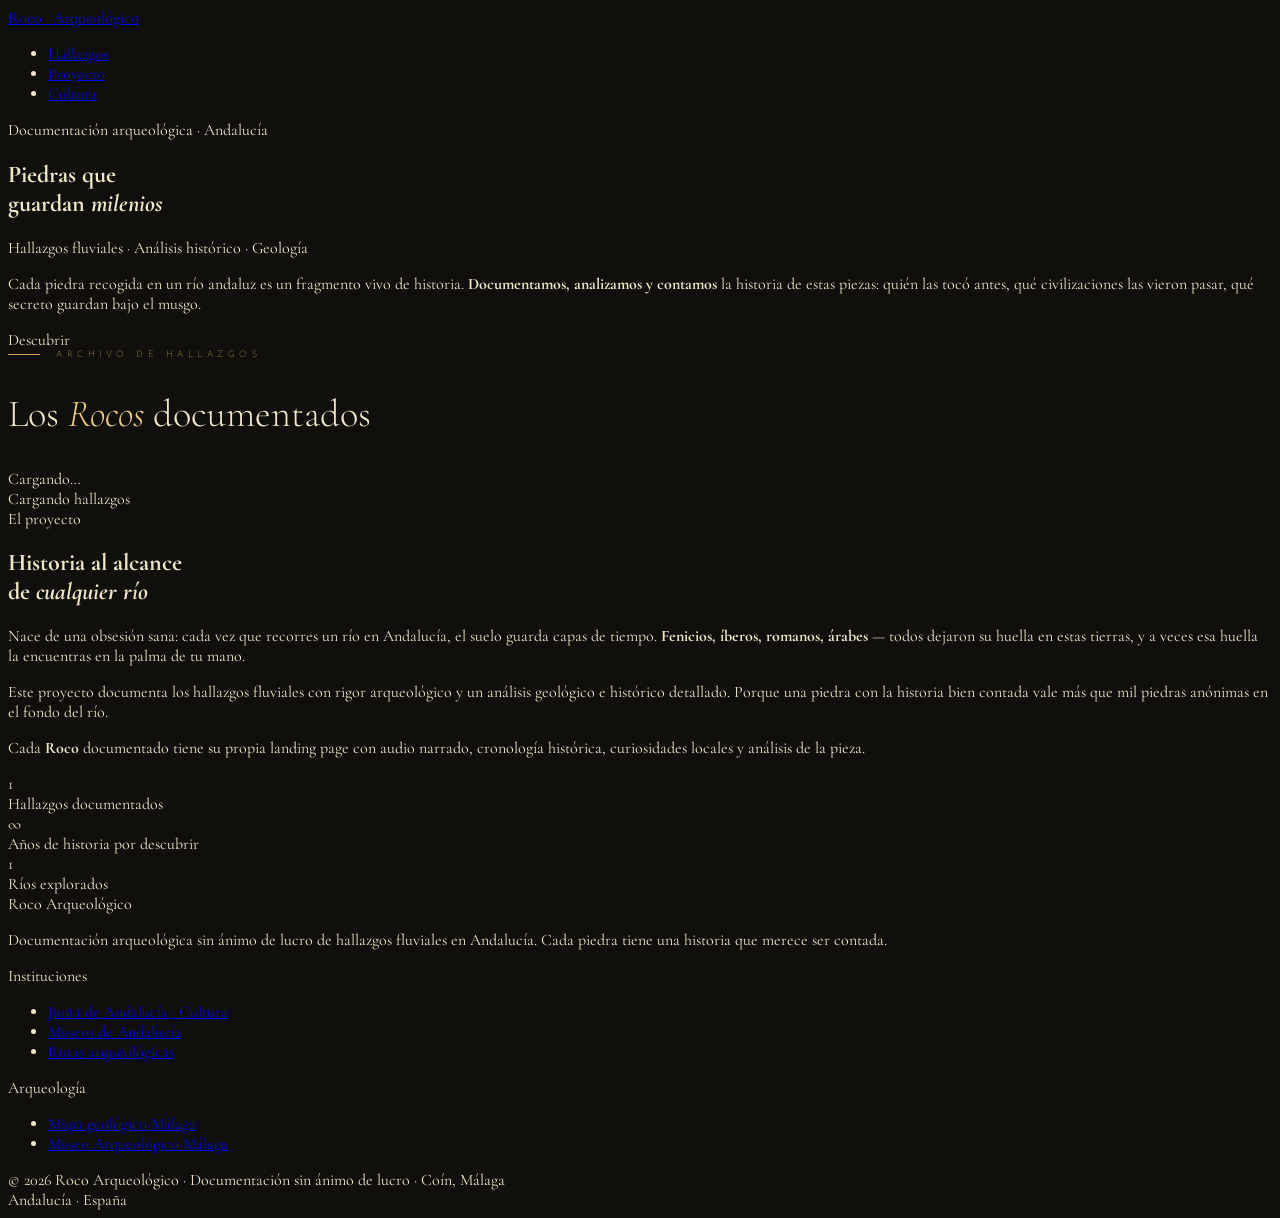
==== commit fa94b482: "Fix missing stylesheet link" ====
--- a/index.html
+++ b/index.html
@@ -17,6 +17,7 @@
 <link rel="canonical" href="https://edgar-coin.github.io/roco-arqueologico/">
 <link rel="preconnect" href="https://fonts.googleapis.com">
 <link href="https://fonts.googleapis.com/css2?family=Cormorant+Garamond:ital,wght@0,300;0,400;0,600;0,700;1,300;1,400;1,600&family=Josefin+Sans:wght@100;200;300;400&display=swap" rel="stylesheet">
+<link rel="stylesheet" href="style-common.css">
 
 <script type="application/ld+json">
 {
@@ -652,7 +653,7 @@
     excerpt: "Una piedra colosal hallada en las aguas del Río Grande de Tolox. Más de 300 millones de años de historia encerrados en calcarenita, testigo silencioso de fenicios, romanos y árabes en la Serranía de Ronda.",
     tag: "Calcarenita · Fluvial",
     image: "assets/gigante-tolox.jpg"
-  },,
+  },
   {
     file: "roco-lola/index.html",
     title: "El Roco de Lola",
@@ -661,7 +662,7 @@
     excerpt: "Una pieza de calcarenita fluvial hallada en el corazón de Coín. Más de 200 millones de años de historia geológica y humana en la palma de una mano.",
     tag: "Calcarenita · Fluvial",
     image: "assets/roco_imagen.jpg"
-  },,
+  },
   {
     file: "la-reina-purpura/index.html",
     title: "La Reina Púrpura",
@@ -679,14 +680,17 @@
     excerpt: "Una flor de piedra nacida de la arena y el sol del Sáhara tunecino. Yeso espático formado durante cientos de años por evaporación.",
     tag: "Rosa del Desierto · Yeso",
     image: "assets/rosa-tunez-1.jpg"
-  },
+  }
 ];
-
-/* ─── Renderizar posts ─── */
+// Re-observar nuevos elementos reveal
+  document.querySelectorAll('.reveal:not(.visible)').forEach(el=>io.observe(el));
+},
+
+// Ejecutar al cargar
 function renderPosts(){
-  const grid=document.getElementById('postsGrid');
-  const count=document.getElementById('postsCount');
-  const statPosts=document.getElementById('statPosts');
+  const grid=document.getElementById("postsGrid");
+  const count=document.getElementById("postsCount");
+  const statPosts=document.getElementById("statPosts");
 
   if(!POSTS.length){
     grid.innerHTML=`<div class="empty-state">
@@ -694,46 +698,36 @@
       <div class="empty-title">Aún sin hallazgos</div>
       <div class="empty-sub">El primer roco está en camino</div>
     </div>`;
-    count.textContent='0 hallazgos';
+    count.textContent="0 hallazgos";
     return;
-  },
-
-  count.textContent = POSTS.length + (POSTS.length===1?' hallazgo':' hallazgos');
+  }
+
+  count.textContent = POSTS.length + (POSTS.length===1?" hallazgo":" hallazgos");
   if(statPosts) statPosts.textContent=POSTS.length;
 
   grid.innerHTML = POSTS.map((post,i)=>`
-    <a href="${post.file}," class="post-card reveal" style="transition-delay:${i*.08},s" aria-label="Ver hallazgo: ${post.title},">
+    <a href="${post.file}" class="post-card reveal" style="transition-delay:${i*.08}s" aria-label="Ver hallazgo: ${post.title}">
       <div class="card-img-wrap">
-        ${post.image
-          ? `<img class="card-img" src="${post.image}," alt="${post.title}," loading="lazy">`
-          : `<div class="card-img-placeholder">
-              <svg width="80" height="100" viewBox="0 0 80 100" fill="none">
-                <path d="M40 5 L70 30 L65 70 L40 90 L15 70 L10 30 Z" fill="none" stroke="rgba(201,168,76,.4)" stroke-width="1.5"/>
-                <path d="M40 15 L58 33 L54 62 L40 78 L26 62 L22 33 Z" fill="rgba(201,168,76,.06)" stroke="rgba(201,168,76,.2)" stroke-width="1"/>
-                <circle cx="40" cy="46" r="6" fill="rgba(201,168,76,.12)" stroke="rgba(201,168,76,.3)" stroke-width="1"/>
-              </svg>
-            </div>`
-        },
+        <img class="card-img" src="${post.image}" alt="${post.title}" loading="lazy">
         <div class="card-img-overlay"></div>
-        <div class="card-tag">${post.tag||'Hallazgo fluvial'},</div>
+        <div class="card-tag">${post.tag||"Hallazgo fluvial"}</div>
       </div>
       <div class="card-body">
-        <div class="card-location">${post.location||''},</div>
-        <h3 class="card-title">${post.title},</h3>
-        <p class="card-excerpt">${post.excerpt||''},</p>
+        <div class="card-location">${post.location||""}</div>
+        <h3 class="card-title">${post.title}</h3>
+        <p class="card-excerpt">${post.excerpt||""}</p>
         <div class="card-footer">
-          <div class="card-river">${post.river||''},</div>
+          <div class="card-river">${post.river||""}</div>
           <div class="card-cta">Ver hallazgo</div>
         </div>
       </div>
     </a>
-  `).join('');
+  `).join("");
 
   // Re-observar nuevos elementos reveal
-  document.querySelectorAll('.reveal:not(.visible)').forEach(el=>io.observe(el));
-},
-
-// Ejecutar al cargar
+  document.querySelectorAll(".reveal:not(.visible)").forEach(el=>io.observe(el));
+}
+
 renderPosts();
 </script>
 </body>
--- a/style-common.css
+++ b/style-common.css
@@ -0,0 +1,8 @@
+/* Mismo estilo que index.html */
+:root {
+  --gold: #c9a84c;
+  --obsidian: #0d0b08;
+  --parchment: #f0e6c8;
+  --serif: 'Cormorant Garamond', Georgia, serif;
+}
+body { background: var(--obsidian); color: var(--parchment); font-family: var(--serif); }
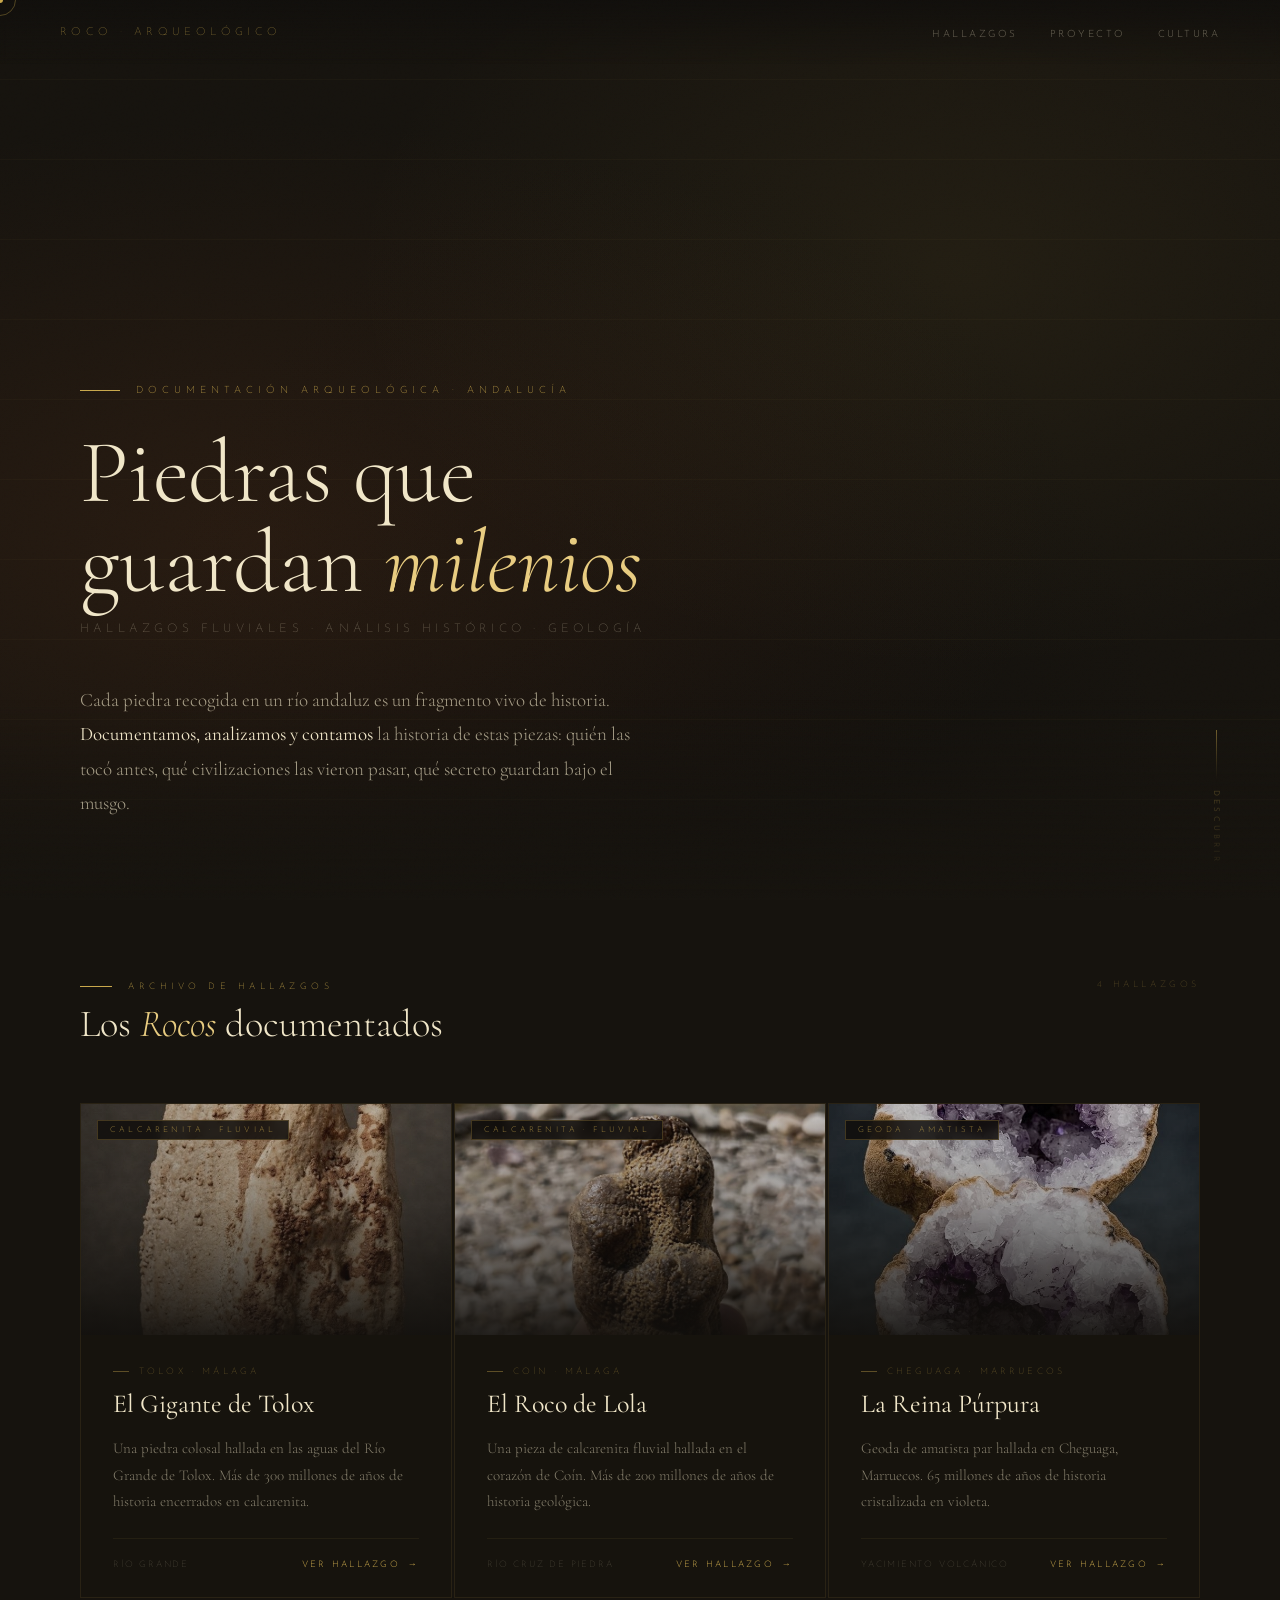
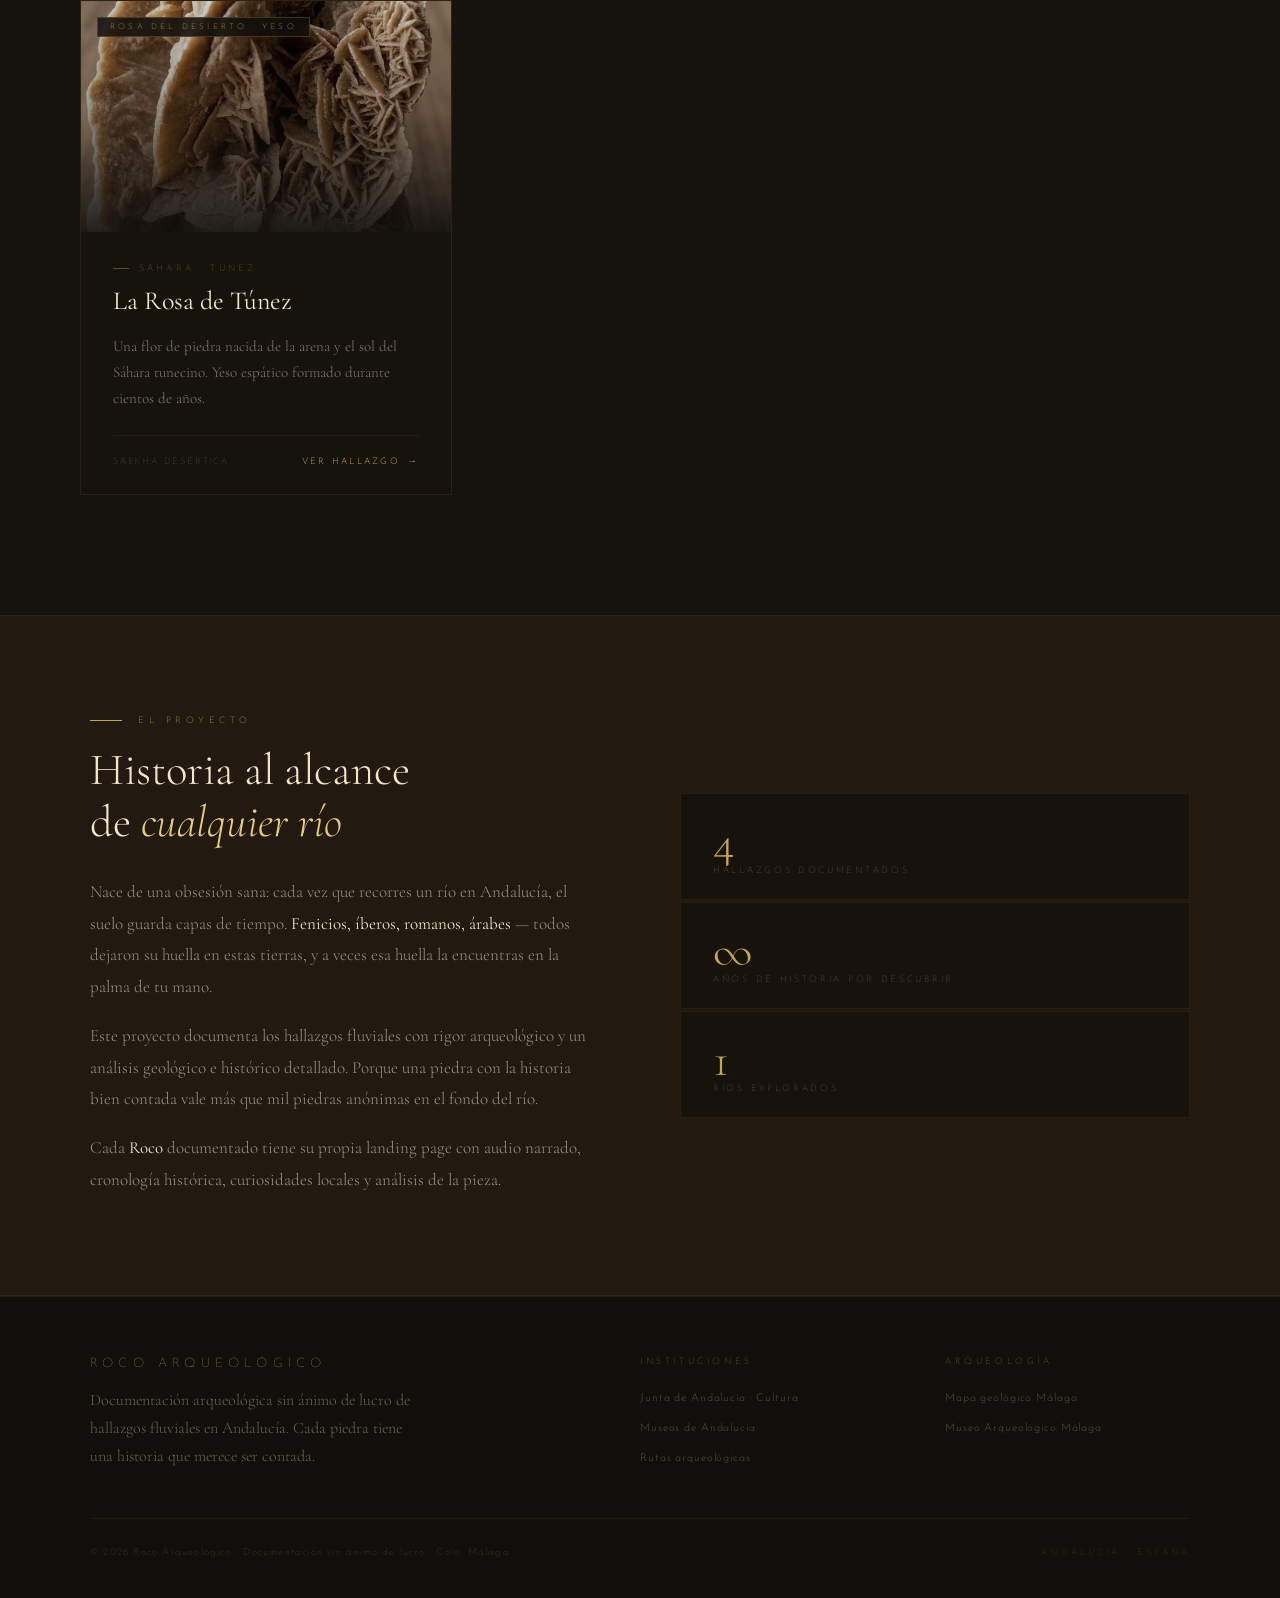
==== commit 607f49fc: "Update blog index with all posts and functional render" ====
--- a/index.html
+++ b/index.html
@@ -17,7 +17,6 @@
 <link rel="canonical" href="https://edgar-coin.github.io/roco-arqueologico/">
 <link rel="preconnect" href="https://fonts.googleapis.com">
 <link href="https://fonts.googleapis.com/css2?family=Cormorant+Garamond:ital,wght@0,300;0,400;0,600;0,700;1,300;1,400;1,600&family=Josefin+Sans:wght@100;200;300;400&display=swap" rel="stylesheet">
-<link rel="stylesheet" href="style-common.css">
 
 <script type="application/ld+json">
 {
@@ -34,9 +33,9 @@
       "addressLocality": "Coín",
       "addressRegion": "Málaga",
       "addressCountry": "ES"
-    },
-  },
-},
+    }
+  }
+}
 </script>
 
 <style>
@@ -57,27 +56,27 @@
   --bg-main:     #16130e;
   --serif: 'Cormorant Garamond', Georgia, serif;
   --sans:  'Josefin Sans', sans-serif;
-},
-
-*, *::before, *::after { margin:0; padding:0; box-sizing:border-box; },
-html { scroll-behavior:smooth; },
+}
+
+*, *::before, *::after { margin:0; padding:0; box-sizing:border-box; }
+html { scroll-behavior:smooth; }
 body {
   background: var(--bg-main);
   color: var(--parchment);
   font-family: var(--serif);
   overflow-x: hidden;
   cursor: default;
-},
+}
 
 /* Grain overlay */
 body::after {
   content:''; position:fixed; inset:0; pointer-events:none; z-index:1000; mix-blend-mode:overlay;
   background-image: url("data:image/svg+xml,%3Csvg viewBox='0 0 512 512' xmlns='http://www.w3.org/2000/svg'%3E%3Cfilter id='n'%3E%3CfeTurbulence type='fractalNoise' baseFrequency='0.75' numOctaves='4' stitchTiles='stitch'/%3E%3C/filter%3E%3Crect width='100%25' height='100%25' filter='url(%23n)' opacity='0.03'/%3E%3C/svg%3E");
-},
+}
 
 /* ── Cursor ── */
-.cursor-dot  { width:6px; height:6px; background:var(--gold); border-radius:50%; position:fixed; pointer-events:none; z-index:9999; transform:translate(-50%,-50%); },
-.cursor-ring { width:32px; height:32px; border:1px solid rgba(201,168,76,.35); border-radius:50%; position:fixed; pointer-events:none; z-index:9998; transform:translate(-50%,-50%); transition:all .12s ease-out; },
+.cursor-dot  { width:6px; height:6px; background:var(--gold); border-radius:50%; position:fixed; pointer-events:none; z-index:9999; transform:translate(-50%,-50%); }
+.cursor-ring { width:32px; height:32px; border:1px solid rgba(201,168,76,.35); border-radius:50%; position:fixed; pointer-events:none; z-index:9998; transform:translate(-50%,-50%); transition:all .12s ease-out; }
 
 /* ── Nav ── */
 nav {
@@ -86,37 +85,37 @@
   padding:22px 60px;
   background:linear-gradient(to bottom,rgba(17,15,12,.97),transparent);
   backdrop-filter:blur(3px);
-},
+}
 .nav-brand {
   font-family:var(--sans); font-weight:100; font-size:11px;
   letter-spacing:.4em; text-transform:uppercase; color:var(--gold);
   text-decoration:none;
-},
-.nav-brand span { color:rgba(201,168,76,.45); },
+}
+.nav-brand span { color:rgba(201,168,76,.45); }
 .nav-right {
   display:flex; align-items:center; gap:36px;
-},
-.nav-links { display:flex; gap:32px; list-style:none; },
+}
+.nav-links { display:flex; gap:32px; list-style:none; }
 .nav-links a {
   font-family:var(--sans); font-size:10px; font-weight:300;
   letter-spacing:.25em; text-transform:uppercase;
   color:rgba(240,230,200,.4); text-decoration:none; transition:color .3s;
-},
-.nav-links a:hover { color:var(--gold); },
+}
+.nav-links a:hover { color:var(--gold); }
 
 /* ── HERO BLOG ── */
 .hero {
   min-height:100vh; display:flex; flex-direction:column;
   justify-content:flex-end; padding:0 80px 80px;
   position:relative; overflow:hidden;
-},
+}
 .hero-bg {
   position:absolute; inset:0;
   background:
     radial-gradient(ellipse at 20% 60%, rgba(122,63,30,.18) 0%, transparent 55%),
     radial-gradient(ellipse at 75% 30%, rgba(201,168,76,.07) 0%, transparent 45%),
     radial-gradient(ellipse at 50% 100%, rgba(17,15,12,.9) 0%, transparent 60%);
-},
+}
 /* Decorative horizontal lines */
 .hero-lines {
   position:absolute; inset:0; pointer-events:none;
@@ -127,97 +126,97 @@
     rgba(201,168,76,.03) 79px,
     rgba(201,168,76,.03) 80px
   );
-},
+}
 .hero-inner {
   position:relative; z-index:2; max-width:1100px;
-},
+}
 .hero-eyebrow {
   font-family:var(--sans); font-size:10px; font-weight:200;
   letter-spacing:.5em; text-transform:uppercase; color:var(--gold);
   display:flex; align-items:center; gap:16px;
   margin-bottom:32px;
   opacity:0; animation:fadeUp 1s .2s forwards;
-},
-.hero-eyebrow::before { content:''; width:40px; height:1px; background:var(--gold); flex-shrink:0; },
+}
+.hero-eyebrow::before { content:''; width:40px; height:1px; background:var(--gold); flex-shrink:0; }
 .hero-title {
   font-family:var(--serif); font-weight:300;
   font-size:clamp(48px,7vw,110px); line-height:1.0;
   margin-bottom:16px;
   opacity:0; animation:fadeUp 1s .4s forwards;
-},
-.hero-title em { font-style:italic; color:var(--gold-light); },
+}
+.hero-title em { font-style:italic; color:var(--gold-light); }
 .hero-subtitle {
   font-family:var(--sans); font-size:12px; font-weight:200;
   letter-spacing:.35em; text-transform:uppercase;
   color:rgba(240,230,200,.35); margin-bottom:48px;
   opacity:0; animation:fadeUp 1s .6s forwards;
-},
+}
 .hero-desc {
   font-size:19px; font-weight:300; line-height:1.8;
   color:rgba(240,230,200,.65); max-width:560px;
   opacity:0; animation:fadeUp 1s .75s forwards;
-},
-.hero-desc strong { color:var(--parchment); font-weight:400; },
+}
+.hero-desc strong { color:var(--parchment); font-weight:400; }
 
 .hero-bottom {
   position:absolute; bottom:0; left:0; right:0; height:200px;
   background:linear-gradient(to top, var(--bg-main), transparent);
   pointer-events:none; z-index:1;
-},
+}
 .scroll-hint {
   position:absolute; bottom:36px; right:60px;
   display:flex; flex-direction:column; align-items:center; gap:10px;
   opacity:0; animation:fadeUp 1s 1.2s forwards;
-},
+}
 .scroll-line {
   width:1px; height:50px;
   background:linear-gradient(to bottom,rgba(201,168,76,.6),transparent);
   animation:scrollLine 2s ease-in-out infinite;
-},
+}
 @keyframes scrollLine {
-  0%{transform:scaleY(0);transform-origin:top},
-  50%{transform:scaleY(1);transform-origin:top},
-  51%{transform:scaleY(1);transform-origin:bottom},
-  100%{transform:scaleY(0);transform-origin:bottom},
-},
+  0%{transform:scaleY(0);transform-origin:top}
+  50%{transform:scaleY(1);transform-origin:top}
+  51%{transform:scaleY(1);transform-origin:bottom}
+  100%{transform:scaleY(0);transform-origin:bottom}
+}
 .scroll-text {
   font-family:var(--sans); font-size:8px; letter-spacing:.4em;
   text-transform:uppercase; color:rgba(201,168,76,.45);
   writing-mode:vertical-rl;
-},
+}
 
 /* ── Separador ── */
 .sep {
   display:flex; align-items:center; gap:24px;
   padding:0 80px; margin-bottom:0;
-},
-.sep-line { flex:1; height:1px; background:rgba(201,168,76,.1); },
+}
+.sep-line { flex:1; height:1px; background:rgba(201,168,76,.1); }
 .sep-label {
   font-family:var(--sans); font-size:9px; font-weight:200;
   letter-spacing:.5em; text-transform:uppercase; color:rgba(201,168,76,.35);
-},
+}
 
 /* ════════════════════════════════════
    SECCIÓN POSTS
 ════════════════════════════════════ */
-.posts-section { padding:80px 80px 120px; },
-.posts-inner { max-width:1200px; margin:0 auto; },
+.posts-section { padding:80px 80px 120px; }
+.posts-inner { max-width:1200px; margin:0 auto; }
 .posts-header {
   display:flex; align-items:baseline; justify-content:space-between;
   margin-bottom:56px;
-},
+}
 .posts-count {
   font-family:var(--sans); font-size:9px; font-weight:200;
   letter-spacing:.4em; text-transform:uppercase;
   color:rgba(201,168,76,.4);
-},
+}
 
 /* Grid de posts */
 .posts-grid {
   display:grid;
   grid-template-columns:repeat(auto-fill, minmax(340px, 1fr));
   gap:2px;
-},
+}
 
 /* ── Post Card ── */
 .post-card {
@@ -228,42 +227,42 @@
   text-decoration:none; color:inherit;
   display:flex; flex-direction:column;
   cursor:pointer;
-},
+}
 .post-card:hover {
   border-color:rgba(201,168,76,.35);
   box-shadow:0 8px 48px rgba(0,0,0,.5), 0 0 30px rgba(201,168,76,.06);
-},
+}
 .post-card::before {
   content:''; position:absolute; top:0; left:0; right:0; height:2px;
   background:linear-gradient(90deg,transparent,var(--gold),transparent);
   transform:scaleX(0); transition:transform .5s ease;
-},
-.post-card:hover::before { transform:scaleX(1); },
+}
+.post-card:hover::before { transform:scaleX(1); }
 
 /* Imagen */
 .card-img-wrap {
   position:relative; width:100%; aspect-ratio:16/10; overflow:hidden;
   background:rgba(17,15,12,.8);
-},
+}
 .card-img {
   width:100%; height:100%; object-fit:cover;
   transition:transform .7s ease, filter .5s ease;
   filter:brightness(.8) saturate(.7);
-},
+}
 .post-card:hover .card-img {
   transform:scale(1.04);
   filter:brightness(.9) saturate(.85);
-},
+}
 .card-img-overlay {
   position:absolute; inset:0;
   background:linear-gradient(to top, rgba(17,15,12,.9) 0%, rgba(17,15,12,.2) 60%, transparent 100%);
-},
+}
 .card-img-placeholder {
   width:100%; height:100%;
   display:flex; align-items:center; justify-content:center;
   background:linear-gradient(135deg, rgba(30,23,16,.9), rgba(17,15,12,.95));
-},
-.card-img-placeholder svg { opacity:.15; },
+}
+.card-img-placeholder svg { opacity:.15; }
 
 /* Etiqueta de categoría en imagen */
 .card-tag {
@@ -274,75 +273,75 @@
   border:1px solid rgba(201,168,76,.25);
   padding:5px 12px;
   backdrop-filter:blur(4px);
-},
+}
 
 /* Contenido de la card */
-.card-body { padding:32px 32px 28px; flex:1; display:flex; flex-direction:column; },
+.card-body { padding:32px 32px 28px; flex:1; display:flex; flex-direction:column; }
 .card-location {
   font-family:var(--sans); font-size:9px; font-weight:200;
   letter-spacing:.35em; text-transform:uppercase;
   color:rgba(201,168,76,.45); margin-bottom:12px;
   display:flex; align-items:center; gap:10px;
-},
-.card-location::before { content:''; width:16px; height:1px; background:rgba(201,168,76,.4); },
+}
+.card-location::before { content:''; width:16px; height:1px; background:rgba(201,168,76,.4); }
 .card-title {
   font-family:var(--serif); font-weight:400; font-size:26px; line-height:1.2;
   color:var(--parchment); margin-bottom:16px;
   transition:color .3s;
-},
-.post-card:hover .card-title { color:var(--gold-light); },
+}
+.post-card:hover .card-title { color:var(--gold-light); }
 .card-excerpt {
   font-size:15px; font-weight:300; line-height:1.75;
   color:rgba(240,230,200,.5); flex:1; margin-bottom:24px;
-},
+}
 .card-footer {
   display:flex; align-items:center; justify-content:space-between;
   border-top:1px solid rgba(201,168,76,.08); padding-top:20px;
-},
+}
 .card-river {
   font-family:var(--sans); font-size:9px; font-weight:200;
   letter-spacing:.2em; text-transform:uppercase;
   color:rgba(240,230,200,.25);
-},
+}
 .card-cta {
   font-family:var(--sans); font-size:9px; font-weight:300;
   letter-spacing:.25em; text-transform:uppercase;
   color:var(--gold); display:flex; align-items:center; gap:8px;
   transition:gap .3s;
-},
-.post-card:hover .card-cta { gap:14px; },
-.card-cta::after { content:'→'; },
+}
+.post-card:hover .card-cta { gap:14px; }
+.card-cta::after { content:'→'; }
 
 /* Post vacío / placeholder "Próximamente" */
 .card-soon {
   border-style:dashed; border-color:rgba(201,168,76,.07);
   opacity:.45; pointer-events:none;
-},
-.card-soon .card-title { color:rgba(240,230,200,.3); },
+}
+.card-soon .card-title { color:rgba(240,230,200,.3); }
 
 /* ── Estado vacío ── */
 .empty-state {
   grid-column:1/-1; text-align:center;
   padding:100px 40px;
   border:1px dashed rgba(201,168,76,.1);
-},
-.empty-icon { font-size:48px; opacity:.2; margin-bottom:24px; },
+}
+.empty-icon { font-size:48px; opacity:.2; margin-bottom:24px; }
 .empty-title {
   font-family:var(--serif); font-size:32px; font-weight:300;
   color:rgba(240,230,200,.4); margin-bottom:12px;
-},
+}
 .empty-sub {
   font-family:var(--sans); font-size:10px; font-weight:200;
   letter-spacing:.3em; text-transform:uppercase;
   color:rgba(201,168,76,.25);
-},
+}
 
 /* ── Loading skeleton ── */
-.card-skeleton { animation:shimmer 1.8s ease-in-out infinite; },
+.card-skeleton { animation:shimmer 1.8s ease-in-out infinite; }
 @keyframes shimmer {
-  0%,100% { opacity:.4; },
-  50%      { opacity:.8; },
-},
+  0%,100% { opacity:.4; }
+  50%      { opacity:.8; }
+}
 
 /* ════════════════════════════════════
    SECCIÓN SOBRE EL PROYECTO
@@ -352,47 +351,47 @@
   background:var(--earth);
   border-top:1px solid rgba(201,168,76,.08);
   border-bottom:1px solid rgba(201,168,76,.08);
-},
-.about-inner { max-width:1100px; margin:0 auto; display:grid; grid-template-columns:1fr 1fr; gap:80px; align-items:center; },
+}
+.about-inner { max-width:1100px; margin:0 auto; display:grid; grid-template-columns:1fr 1fr; gap:80px; align-items:center; }
 .about-label {
   font-family:var(--sans); font-size:9px; font-weight:200;
   letter-spacing:.5em; text-transform:uppercase; color:var(--gold);
   display:flex; align-items:center; gap:16px; margin-bottom:20px;
-},
-.about-label::before { content:''; width:32px; height:1px; background:var(--gold); },
+}
+.about-label::before { content:''; width:32px; height:1px; background:var(--gold); }
 .about-heading {
   font-family:var(--serif); font-weight:300;
   font-size:clamp(32px,3.5vw,52px); line-height:1.15; margin-bottom:28px;
-},
-.about-heading em { font-style:italic; color:var(--gold-light); },
+}
+.about-heading em { font-style:italic; color:var(--gold-light); }
 .about-body {
   font-size:17px; font-weight:300; line-height:1.85;
   color:rgba(240,230,200,.6);
-},
-.about-body p + p { margin-top:18px; },
-.about-body strong { color:var(--parchment); font-weight:400; },
-
-.about-stats { display:flex; flex-direction:column; gap:2px; },
+}
+.about-body p + p { margin-top:18px; }
+.about-body strong { color:var(--parchment); font-weight:400; }
+
+.about-stats { display:flex; flex-direction:column; gap:2px; }
 .stat-row {
   display:flex; align-items:baseline; justify-content:space-between;
   padding:24px 32px;
   background:rgba(13,11,8,.5);
   border:1px solid rgba(201,168,76,.08);
   transition:border-color .3s, background .3s;
-},
+}
 .stat-row:hover {
   border-color:rgba(201,168,76,.2);
   background:rgba(13,11,8,.8);
-},
+}
 .stat-num {
   font-family:var(--serif); font-size:48px; font-weight:300;
   color:var(--gold); line-height:1;
-},
+}
 .stat-label {
   font-family:var(--sans); font-size:9px; font-weight:200;
   letter-spacing:.3em; text-transform:uppercase;
   color:rgba(240,230,200,.3);
-},
+}
 
 /* ════════════════════════════════════
    FOOTER
@@ -401,84 +400,84 @@
   padding:60px 80px 40px;
   background:var(--obsidian);
   border-top:1px solid rgba(201,168,76,.08);
-},
-.footer-inner { max-width:1100px; margin:0 auto; },
+}
+.footer-inner { max-width:1100px; margin:0 auto; }
 .footer-top {
   display:grid; grid-template-columns:2fr 1fr 1fr;
   gap:60px; margin-bottom:48px;
-},
+}
 .footer-brand {
   font-family:var(--sans); font-weight:100; font-size:13px;
   letter-spacing:.4em; text-transform:uppercase; color:var(--gold);
   margin-bottom:16px;
-},
+}
 .footer-tagline {
   font-size:16px; font-weight:300; line-height:1.75;
   color:rgba(240,230,200,.4); max-width:320px;
-},
+}
 .footer-col-title {
   font-family:var(--sans); font-size:9px; font-weight:200;
   letter-spacing:.4em; text-transform:uppercase;
   color:rgba(201,168,76,.5); margin-bottom:20px;
-},
-.footer-links { list-style:none; display:flex; flex-direction:column; gap:10px; },
+}
+.footer-links { list-style:none; display:flex; flex-direction:column; gap:10px; }
 .footer-links a {
   font-family:var(--sans); font-size:11px; font-weight:300;
   letter-spacing:.08em; color:rgba(240,230,200,.3);
   text-decoration:none; transition:color .3s;
-},
-.footer-links a:hover { color:var(--gold); },
+}
+.footer-links a:hover { color:var(--gold); }
 .footer-bottom {
   display:flex; align-items:center; justify-content:space-between;
   border-top:1px solid rgba(201,168,76,.07); padding-top:28px;
-},
+}
 .footer-copy {
   font-family:var(--sans); font-size:10px; font-weight:200;
   letter-spacing:.12em; color:rgba(240,230,200,.2);
-},
+}
 .footer-badge {
   font-family:var(--sans); font-size:9px; font-weight:200;
   letter-spacing:.35em; text-transform:uppercase;
   color:rgba(201,168,76,.25);
-},
+}
 
 /* ── Reveal ── */
-.reveal { opacity:0; transform:translateY(28px); transition:opacity .9s ease, transform .9s ease; },
-.reveal.visible { opacity:1; transform:translateY(0); },
-.reveal-delay-1 { transition-delay:.12s; },
-.reveal-delay-2 { transition-delay:.24s; },
-
-@keyframes fadeUp { from{opacity:0;transform:translateY(20px)}, to{opacity:1;transform:translateY(0)}, },
+.reveal { opacity:0; transform:translateY(28px); transition:opacity .9s ease, transform .9s ease; }
+.reveal.visible { opacity:1; transform:translateY(0); }
+.reveal-delay-1 { transition-delay:.12s; }
+.reveal-delay-2 { transition-delay:.24s; }
+
+@keyframes fadeUp { from{opacity:0;transform:translateY(20px)} to{opacity:1;transform:translateY(0)} }
 
 /* ── Loading spinner ── */
 .spinner-wrap {
   grid-column:1/-1; text-align:center; padding:80px 40px;
   display:flex; flex-direction:column; align-items:center; gap:20px;
-},
+}
 .spinner {
   width:40px; height:40px; border-radius:50%;
   border:2px solid rgba(201,168,76,.1);
   border-top-color:var(--gold);
   animation:spin .8s linear infinite;
-},
-@keyframes spin { to{transform:rotate(360deg)}, },
+}
+@keyframes spin { to{transform:rotate(360deg)} }
 .spinner-text {
   font-family:var(--sans); font-size:9px; font-weight:200;
   letter-spacing:.4em; text-transform:uppercase;
   color:rgba(201,168,76,.3);
-},
+}
 
 /* ── Responsive ── */
 @media(max-width:900px){
-  nav { padding:18px 28px; },
-  .hero { padding:0 28px 60px; min-height:90vh; },
-  .posts-section { padding:60px 28px 80px; },
-  .posts-grid { grid-template-columns:1fr; },
-  .about-section { padding:70px 28px; },
-  .about-inner { grid-template-columns:1fr; gap:48px; },
-  footer { padding:50px 28px 32px; },
-  .footer-top { grid-template-columns:1fr; gap:36px; },
-},
+  nav { padding:18px 28px; }
+  .hero { padding:0 28px 60px; min-height:90vh; }
+  .posts-section { padding:60px 28px 80px; }
+  .posts-grid { grid-template-columns:1fr; }
+  .about-section { padding:70px 28px; }
+  .about-inner { grid-template-columns:1fr; gap:48px; }
+  footer { padding:50px 28px 32px; }
+  .footer-top { grid-template-columns:1fr; gap:36px; }
+}
 </style>
 </head>
 <body>
@@ -630,11 +629,11 @@
 /* ─── Cursor ─── */
 const dot=document.getElementById('dot'),ring=document.getElementById('ring');
 let mx=0,my=0,rx=0,ry=0;
-document.addEventListener('mousemove',e=>{mx=e.clientX;my=e.clientY;},);
-(function animC(){dot.style.left=mx+'px';dot.style.top=my+'px';rx+=(mx-rx)*.12;ry+=(my-ry)*.12;ring.style.left=rx+'px';ring.style.top=ry+'px';requestAnimationFrame(animC);},)();
+document.addEventListener('mousemove',e=>{mx=e.clientX;my=e.clientY;});
+(function animC(){dot.style.left=mx+'px';dot.style.top=my+'px';rx+=(mx-rx)*.12;ry+=(my-ry)*.12;ring.style.left=rx+'px';ring.style.top=ry+'px';requestAnimationFrame(animC);})();
 
 /* ─── Scroll reveal ─── */
-const io=new IntersectionObserver(e=>e.forEach(x=>{if(x.isIntersecting)x.target.classList.add('visible');},),{threshold:.1},);
+const io=new IntersectionObserver(e=>e.forEach(x=>{if(x.isIntersecting)x.target.classList.add('visible');}),{threshold:.1});
 document.querySelectorAll('.reveal').forEach(el=>io.observe(el));
 
 /* ════════════════════════════════════
@@ -650,7 +649,7 @@
     title: "El Gigante de Tolox",
     location: "Tolox · Málaga",
     river: "Río Grande",
-    excerpt: "Una piedra colosal hallada en las aguas del Río Grande de Tolox. Más de 300 millones de años de historia encerrados en calcarenita, testigo silencioso de fenicios, romanos y árabes en la Serranía de Ronda.",
+    excerpt: "Una piedra colosal hallada en las aguas del Río Grande de Tolox. Más de 300 millones de años de historia encerrados en calcarenita.",
     tag: "Calcarenita · Fluvial",
     image: "assets/gigante-tolox.jpg"
   },
@@ -659,7 +658,7 @@
     title: "El Roco de Lola",
     location: "Coín · Málaga",
     river: "Río Cruz de Piedra",
-    excerpt: "Una pieza de calcarenita fluvial hallada en el corazón de Coín. Más de 200 millones de años de historia geológica y humana en la palma de una mano.",
+    excerpt: "Una pieza de calcarenita fluvial hallada en el corazón de Coín. Más de 200 millones de años de historia geológica.",
     tag: "Calcarenita · Fluvial",
     image: "assets/roco_imagen.jpg"
   },
@@ -677,20 +676,17 @@
     title: "La Rosa de Túnez",
     location: "Sáhara · Túnez",
     river: "Sabkha desértica",
-    excerpt: "Una flor de piedra nacida de la arena y el sol del Sáhara tunecino. Yeso espático formado durante cientos de años por evaporación.",
+    excerpt: "Una flor de piedra nacida de la arena y el sol del Sáhara tunecino. Yeso espático formado durante cientos de años.",
     tag: "Rosa del Desierto · Yeso",
     image: "assets/rosa-tunez-1.jpg"
   }
 ];
-// Re-observar nuevos elementos reveal
-  document.querySelectorAll('.reveal:not(.visible)').forEach(el=>io.observe(el));
-},
-
-// Ejecutar al cargar
+
+/* ─── Renderizar posts ─── */
 function renderPosts(){
-  const grid=document.getElementById("postsGrid");
-  const count=document.getElementById("postsCount");
-  const statPosts=document.getElementById("statPosts");
+  const grid=document.getElementById('postsGrid');
+  const count=document.getElementById('postsCount');
+  const statPosts=document.getElementById('statPosts');
 
   if(!POSTS.length){
     grid.innerHTML=`<div class="empty-state">
@@ -698,37 +694,62 @@
       <div class="empty-title">Aún sin hallazgos</div>
       <div class="empty-sub">El primer roco está en camino</div>
     </div>`;
-    count.textContent="0 hallazgos";
+    count.textContent='0 hallazgos';
     return;
   }
 
-  count.textContent = POSTS.length + (POSTS.length===1?" hallazgo":" hallazgos");
+  count.textContent = POSTS.length + (POSTS.length===1?' hallazgo':' hallazgos');
   if(statPosts) statPosts.textContent=POSTS.length;
 
   grid.innerHTML = POSTS.map((post,i)=>`
     <a href="${post.file}" class="post-card reveal" style="transition-delay:${i*.08}s" aria-label="Ver hallazgo: ${post.title}">
       <div class="card-img-wrap">
-        <img class="card-img" src="${post.image}" alt="${post.title}" loading="lazy">
+        ${post.image
+          ? `<img class="card-img" src="${post.image}" alt="${post.title}" loading="lazy">`
+          : `<div class="card-img-placeholder">
+              <svg width="80" height="100" viewBox="0 0 80 100" fill="none">
+                <path d="M40 5 L70 30 L65 70 L40 90 L15 70 L10 30 Z" fill="none" stroke="rgba(201,168,76,.4)" stroke-width="1.5"/>
+                <path d="M40 15 L58 33 L54 62 L40 78 L26 62 L22 33 Z" fill="rgba(201,168,76,.06)" stroke="rgba(201,168,76,.2)" stroke-width="1"/>
+                <circle cx="40" cy="46" r="6" fill="rgba(201,168,76,.12)" stroke="rgba(201,168,76,.3)" stroke-width="1"/>
+              </svg>
+            </div>`
+        }
         <div class="card-img-overlay"></div>
-        <div class="card-tag">${post.tag||"Hallazgo fluvial"}</div>
+        <div class="card-tag">${post.tag||'Hallazgo fluvial'}</div>
       </div>
       <div class="card-body">
-        <div class="card-location">${post.location||""}</div>
+        <div class="card-location">${post.location||''}</div>
         <h3 class="card-title">${post.title}</h3>
-        <p class="card-excerpt">${post.excerpt||""}</p>
+        <p class="card-excerpt">${post.excerpt||''}</p>
         <div class="card-footer">
-          <div class="card-river">${post.river||""}</div>
+          <div class="card-river">${post.river||''}</div>
           <div class="card-cta">Ver hallazgo</div>
         </div>
       </div>
     </a>
-  `).join("");
+  `).join('');
 
   // Re-observar nuevos elementos reveal
-  document.querySelectorAll(".reveal:not(.visible)").forEach(el=>io.observe(el));
-}
-
+  document.querySelectorAll('.reveal:not(.visible)').forEach(el=>io.observe(el));
+}
+
+// Ejecutar al cargar
 renderPosts();
 </script>
 </body>
 </html>
+<script>
+function renderPosts(){
+ const grid=document.getElementById('postsGrid');
+ const count=document.getElementById('postsCount');
+ const statPosts=document.getElementById('statPosts');
+ if(!POSTS.length){ grid.innerHTML='<div class="empty-state">Sin hallazgos</div>'; count.textContent='0 hallazgos'; return; }
+ count.textContent = POSTS.length + (POSTS.length===1?' hallazgo':' hallazgos');
+ if(statPosts) statPosts.textContent=POSTS.length;
+ grid.innerHTML = POSTS.map((post,i)=>).join('');
+ document.querySelectorAll('.reveal:not(.visible)').forEach(el=>io.observe(el));
+}
+renderPosts();
+</script>
+</body>
+</html>
